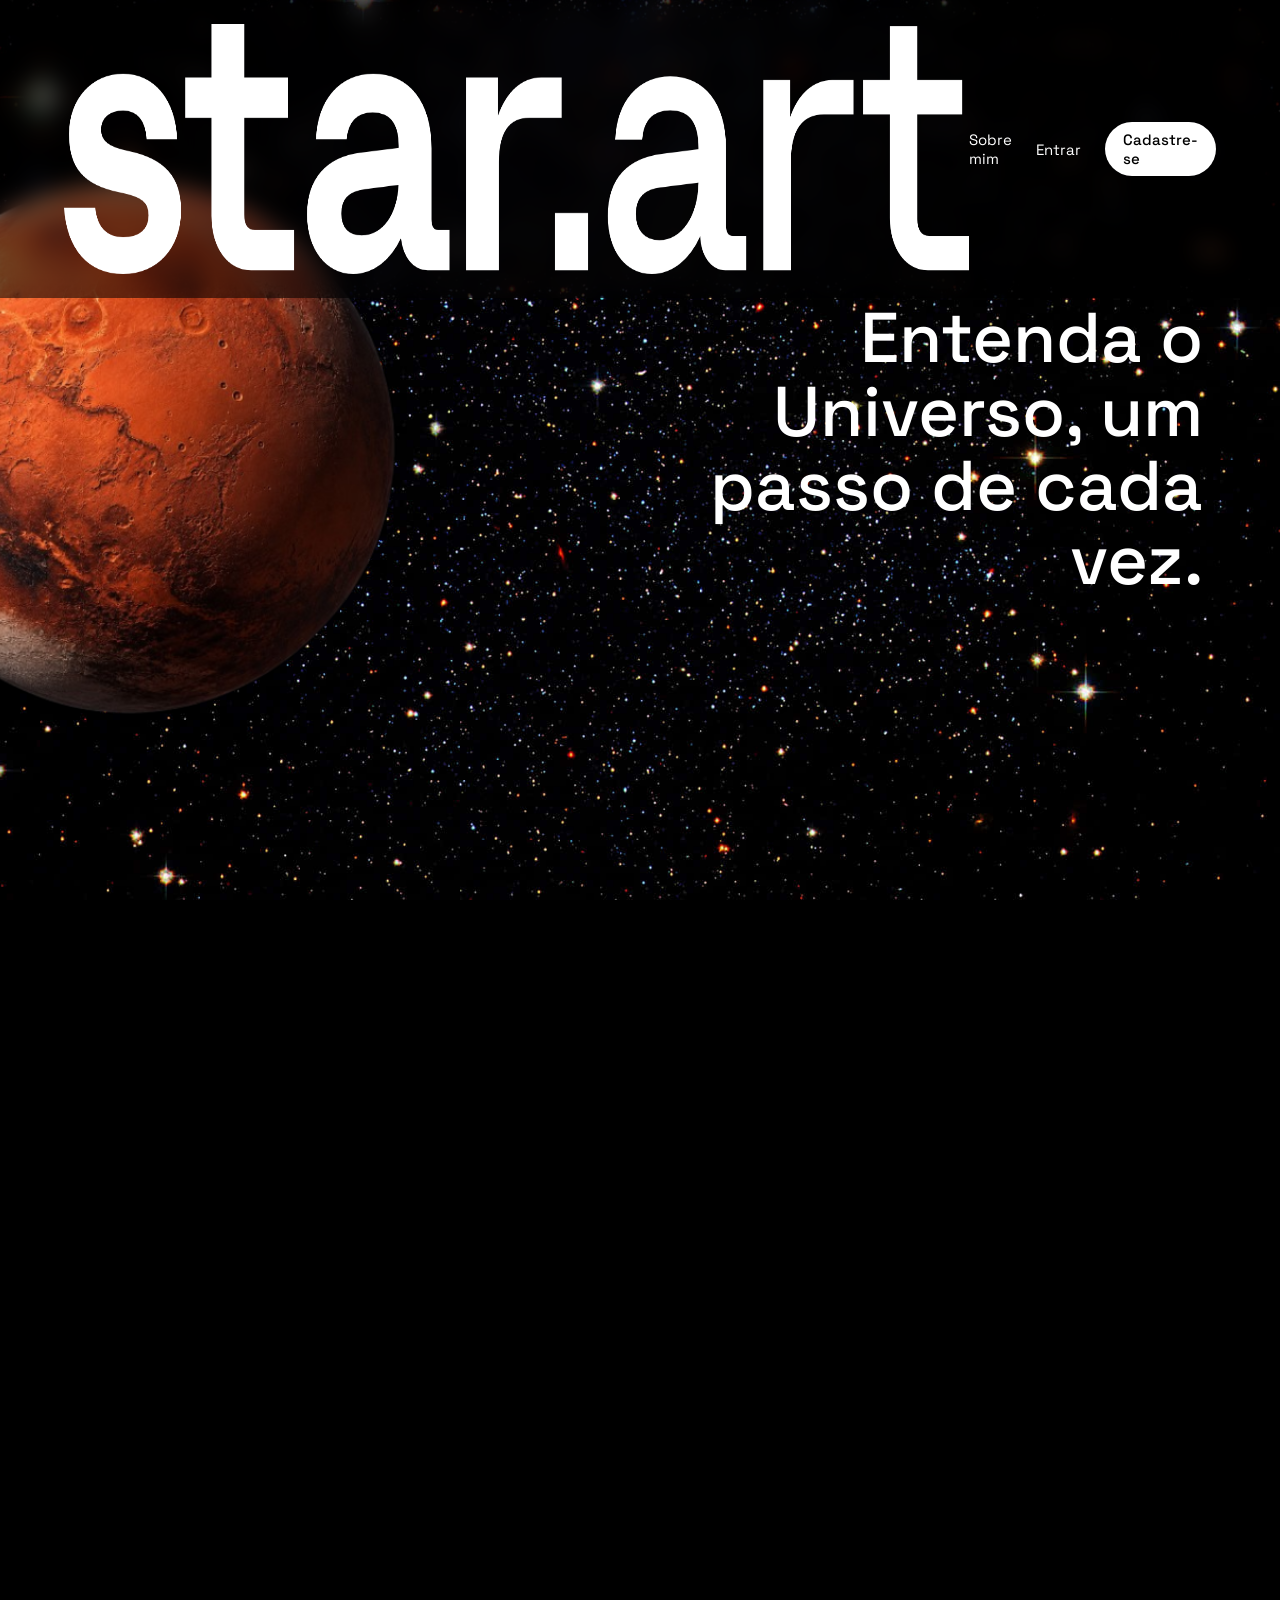
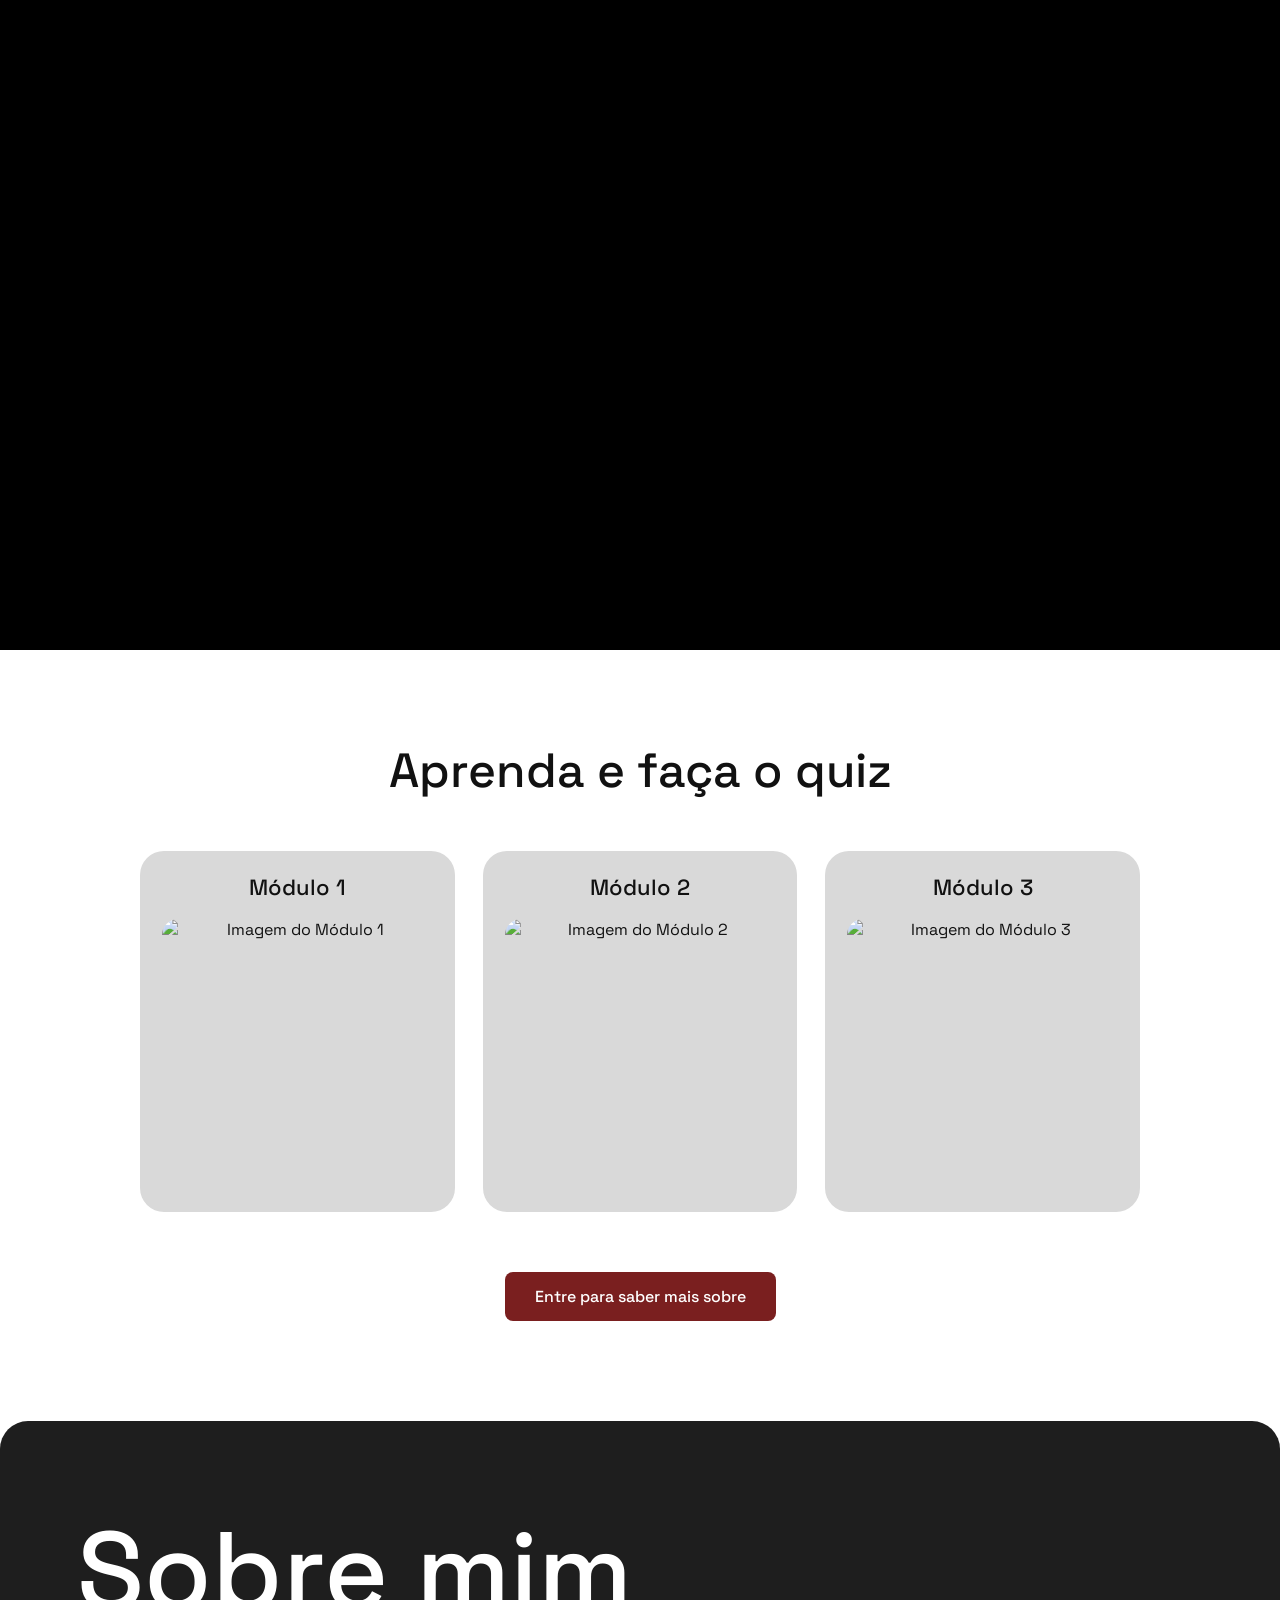
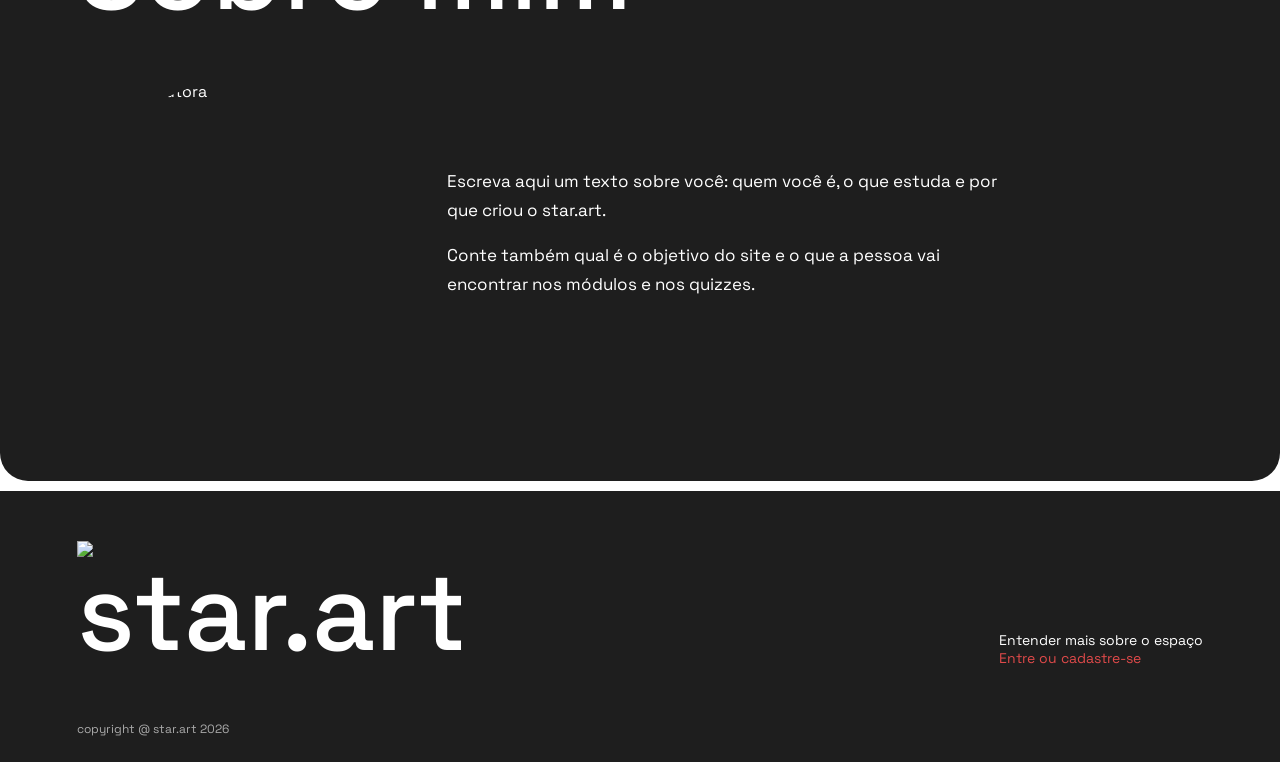
==== public/index.html @ 2836ea0e "Subindo site institucional e login não finalizados" ====
<!DOCTYPE html>
<html lang="pt-BR">

<head>
  <meta charset="UTF-8">
  <meta name="viewport" content="width=device-width, initial-scale=1">
  <title>star.art | Entenda o Universo</title>
  <link rel="preconnect" href="https://fonts.googleapis.com">
  <link rel="preconnect" href="https://fonts.gstatic.com" crossorigin>
  <link href="https://fonts.googleapis.com/css2?family=Space+Grotesk:wght@400;500;700&display=swap" rel="stylesheet">
  <link rel="stylesheet" href="css/style.css">
  <link rel="icon" type="image/png" href="assets/icon/favicon2.png">
</head>

<body>
  <header class="navbar" id="navbar">
    <a class="logo" href="index.html">
      <img src="assets/imgs/logoWhite.png"alt="star.art">
    </a>
    <nav>
      <a href="#sobre">Sobre mim</a>
      <a href="login_index.html">Entrar</a>
      <a class="botao-nav" href="cadastro.html">Cadastre-se</a>
    </nav>
  </header>
  <main>

    <section class="hero">
      <div class="hero-fixo">

        <div class="estrelas" style="background-image: url('assets/imgs/fundoestrela.jpg');"></div>

        <img class="marte" src="assets/imgs/imagem_marte.png" alt="Planeta Marte">

        <h1 class="hero-texto">Entenda o Universo, um passo de cada vez.</h1>
      </div>
    </section>

    <!-- ========== modulos ========== -->
    <section class="modulos">
      <h2 class="titulo-azul aparecer">Aprenda e faça o quiz</h2>

      <div class="cards">
        <a class="card aparecer" href="modulo1.html">
          <h3>Módulo 1</h3>
          <img src="https://placehold.co/400x400/cccccc/555555?text=Modulo+1" alt="Imagem do Módulo 1">
        </a>

        <a class="card aparecer" href="modulo2.html">
          <h3>Módulo 2</h3>
          <img src="https://placehold.co/400x400/cccccc/555555?text=Modulo+2" alt="Imagem do Módulo 2">
        </a>

        <a class="card aparecer" href="modulo3.html">
          <h3>Módulo 3</h3>
          <img src="https://placehold.co/400x400/cccccc/555555?text=Modulo+3" alt="Imagem do Módulo 3">
        </a>
      </div>

      <a class="botao-vermelho aparecer" href="login.html">Entre para saber mais sobre</a>
    </section>

    <!-- ========== SOBRE MIM ========== -->
    <section class="sobre" id="sobre">
      <h2 class="aparecer">Sobre mim</h2>

      <div class="sobre-conteudo aparecer">
        <img class="foto" src="https://placehold.co/500x500/d9d9d9/555555?text=Sua+foto" alt="Foto da autora">

        <div class="sobre-texto">
          <p>Escreva aqui um texto sobre você: quem você é, o que estuda e por que criou o star.art.</p>
          <p>Conte também qual é o objetivo do site e o que a pessoa vai encontrar nos módulos e nos quizzes.</p>
        </div>
      </div>
    </section>

  </main>

  <!-- ========== RODAPÉ ========== -->
  <footer class="rodape">
    <div class="rodape-topo">
      <a class="logo-grande" href="index.html">
        <img src="public/assets/logoWhite.png" alt="star.art">
      </a>

      <div class="rodape-links">
        <p>Entender mais sobre o espaço</p>
        <a href="login.html">Entre ou cadastre-se</a>
      </div>
    </div>

    <small>copyright @ star.art 2026</small>
  </footer>

  <script>
    var hero = document.querySelector('.hero');
    var marte = document.querySelector('.marte');
    var texto = document.querySelector('.hero-texto');
    var fundo = document.querySelector('.estrelas');

    function animarHero() {
      // p vai de 0 (topo) até 1 (fim do hero)
      var total = hero.offsetHeight - window.innerHeight;
      var p = window.scrollY / total;
      if (p < 0) p = 0;
      if (p > 1) p = 1;

      marte.style.transform = 'translateX(' + (p * 12) + 'vw) scale(' + (1 + p * 1.2) + ') rotate(' + (p * 30) + 'deg)';

      texto.style.opacity = 1 - p * 1.5;
      texto.style.transform = 'translateY(' + (-p * 80) + 'px)';

      fundo.style.transform = 'translateY(' + (p * 120) + 'px) scale(' + (1 + p * 0.15) + ')';
    }

    window.addEventListener('scroll', animarHero);
    animarHero();

    var navbar = document.getElementById('navbar');

    function encolherLogo() {
      if (window.scrollY > 50) {
        navbar.classList.add('pequena');
      } else {
        navbar.classList.remove('pequena');
      }
    }

    window.addEventListener('scroll', encolherLogo);
    encolherLogo();

    var observador = new IntersectionObserver(function (itens) {
      itens.forEach(function (item) {
        if (item.isIntersecting) {
          item.target.classList.add('visivel');
        }
      });
    }, { threshold: 0.2 });

    document.querySelectorAll('.aparecer').forEach(function (el) {
      observador.observe(el);
    });
  </script>

</body>

</html>
---- public/css/style.css ----
/* ========== BASE ========== */
* {
  margin: 0;
  padding: 0;
  box-sizing: border-box;
}

html {
  scroll-behavior: smooth;
}

body {
  font-family: "Space Grotesk", Arial, sans-serif;
  background: #ffffff;
  color: #111111;
}

a {
  color: inherit;
  text-decoration: none;
}

.logo img {
  height: 250px;                      
  width: auto;
  transition: height 0.4s ease;     
}

.navbar.pequena .logo img {
  height: 28px;                      
} 

img {
  display: block;
  max-width: 100%;
}

/* ========== NAVBAR FIXA ========== */
.navbar {
  position: fixed;          
  top: 0;
  left: 0;
  width: 100%;
  z-index: 100;
  display: flex;
  justify-content: space-between;
  align-items: center;
  padding: 14px 5%;
  background: rgba(0, 0, 0, 0.55);
  backdrop-filter: blur(12px);
  color: #ffffff;
  padding: 24px 5%;                 
  transition: padding 0.4s ease;
}
.navbar.pequena {
  padding: 14px 5%;
}

.logo {
  font-size: 22px;
  font-weight: 700;
}

.navbar nav {
  display: flex;
  align-items: center;
  gap: 24px;
  font-size: 15px;
}

.navbar nav a:hover {
  opacity: 0.7;
}

.botao-nav {
  background: #ffffff;
  color: #000000;
  padding: 8px 18px;
  border-radius: 999px;
  font-weight: 500;
}

/* ========== HERO ========== */
.hero {
  height: 250vh;
  background: #000000;
}

.hero-fixo {
  position: sticky;
  top: 0;
  height: 100vh;
  overflow: hidden;
  display: flex;
  align-items: center;
  justify-content: flex-end;
  padding: 0 6%;
}

.estrelas {
  position: absolute;
  inset: 0;
  background-size: cover;
  background-position: center;
  background-color: #000000;
}

.marte {
  position: absolute;
  left: -12%;
  top: 50%;
  margin-top: -22vw;
  width: 44vw;
  min-width: 260px;
  border-radius: 50%;
}

.hero-texto {
  position: relative;
  width: 48%;
  text-align: right;
  font-size: clamp(34px, 5.5vw, 80px);
  line-height: 1.05;
  font-weight: 500;
  color: #ffffff;
}

/* ========== MÓDULOS ========== */
.modulos {
  padding: 90px 6% 100px;
  text-align: center;
  background: #ffffff;
}

.titulo-azul {
  display: inline-block;
  font-size: clamp(30px, 4vw, 48px);
  font-weight: 500;
  text-decoration-thickness: 5px;
  text-underline-offset: 8px;
  margin-bottom: 50px;
}

.cards {
  display: grid;
  grid-template-columns: repeat(3, 1fr);
  gap: 28px;
  max-width: 1000px;
  margin: 0 auto 60px;
}

.card {
  background: #d9d9d9;
  border-radius: 24px;
  padding: 22px;
  transition: transform 0.3s;
}

.card:hover {
  transform: scale(1.03);
}

.card h3 {
  font-size: 22px;
  font-weight: 500;
  margin-bottom: 18px;
}

.card img {
  width: 100%;
  aspect-ratio: 1 / 1;
  object-fit: cover;
  border-radius: 16px;
}

.botao-vermelho {
  display: inline-block;
  background: #7a1f1f;
  color: #ffffff;
  padding: 14px 30px;
  border-radius: 8px;
  font-weight: 500;
  transition: background 0.3s;
}

.botao-vermelho:hover {
  background: #a02828;
}

/* ========== SOBRE MIM ========== */
.sobre {
  background: #1e1e1e;
  color: #ffffff;
  padding: 80px 6%;
  border-radius: 28px;  
  margin-bottom: 10px;      
}

.sobre h2 {
  font-size: clamp(48px, 9vw, 110px);
  font-weight: 500;
  margin-bottom: 40px;
}

.sobre-conteudo {
  display: flex;
  align-items: center;
  gap: 50px;
}

.foto {
  width: 320px;
  height: 320px;
  object-fit: cover;
  border-radius: 50%;
  flex-shrink: 0;
}

.sobre-texto {
  max-width: 560px;
  line-height: 1.7;
  font-size: 17px;
}

.sobre-texto p {
  margin-bottom: 16px;
}

/* ========== RODAPÉ ========== */
.rodape {
  background: #1e1e1e;
  color: #ffffff;
  padding: 50px 6% 24px;
 
}

.logo-grande img {
  width: clamp(200px, 30vw, 460px);
  height: auto;
}
.rodape-topo {
  display: flex;
  justify-content: space-between;
  align-items: flex-end;
  gap: 24px;
  flex-wrap: wrap;
  margin-bottom: 50px;
}

.logo-grande {
  font-size: clamp(48px, 9vw, 110px);
  font-weight: 500;
  line-height: 1;
}

.rodape-links {
  font-size: 14px;
}

.rodape-links a {
  color: #e04a4a;
}

.rodape-links a:hover {
  text-decoration: underline;
}

.rodape small {
  font-size: 12px;
  color: #aaaaaa;
}

/* ========== ANIMAÇÃO DE APARECER AO ROLAR ========== */
.aparecer {
  opacity: 0;
  transform: translateY(40px);
  transition: opacity 0.8s ease, transform 0.8s ease;
}

.aparecer.visivel {
  opacity: 1;
  transform: translateY(0);
}

.cards .card:nth-child(2) { transition-delay: 0.15s; }
.cards .card:nth-child(3) { transition-delay: 0.3s; }



/* ========== CELULAR ========== */
@media (max-width: 800px) {
  .navbar nav {
    gap: 14px;
    font-size: 13px;
  }

  .hero-texto {
    width: 62%;
  }

  .logo img {
    height: 60px;
  }

  .cards {
    grid-template-columns: 1fr;
    max-width: 360px;
  }

  .sobre-conteudo {
    flex-direction: column;
    text-align: left;
  }

  .foto {
    width: 220px;
    height: 220px;
  }
}
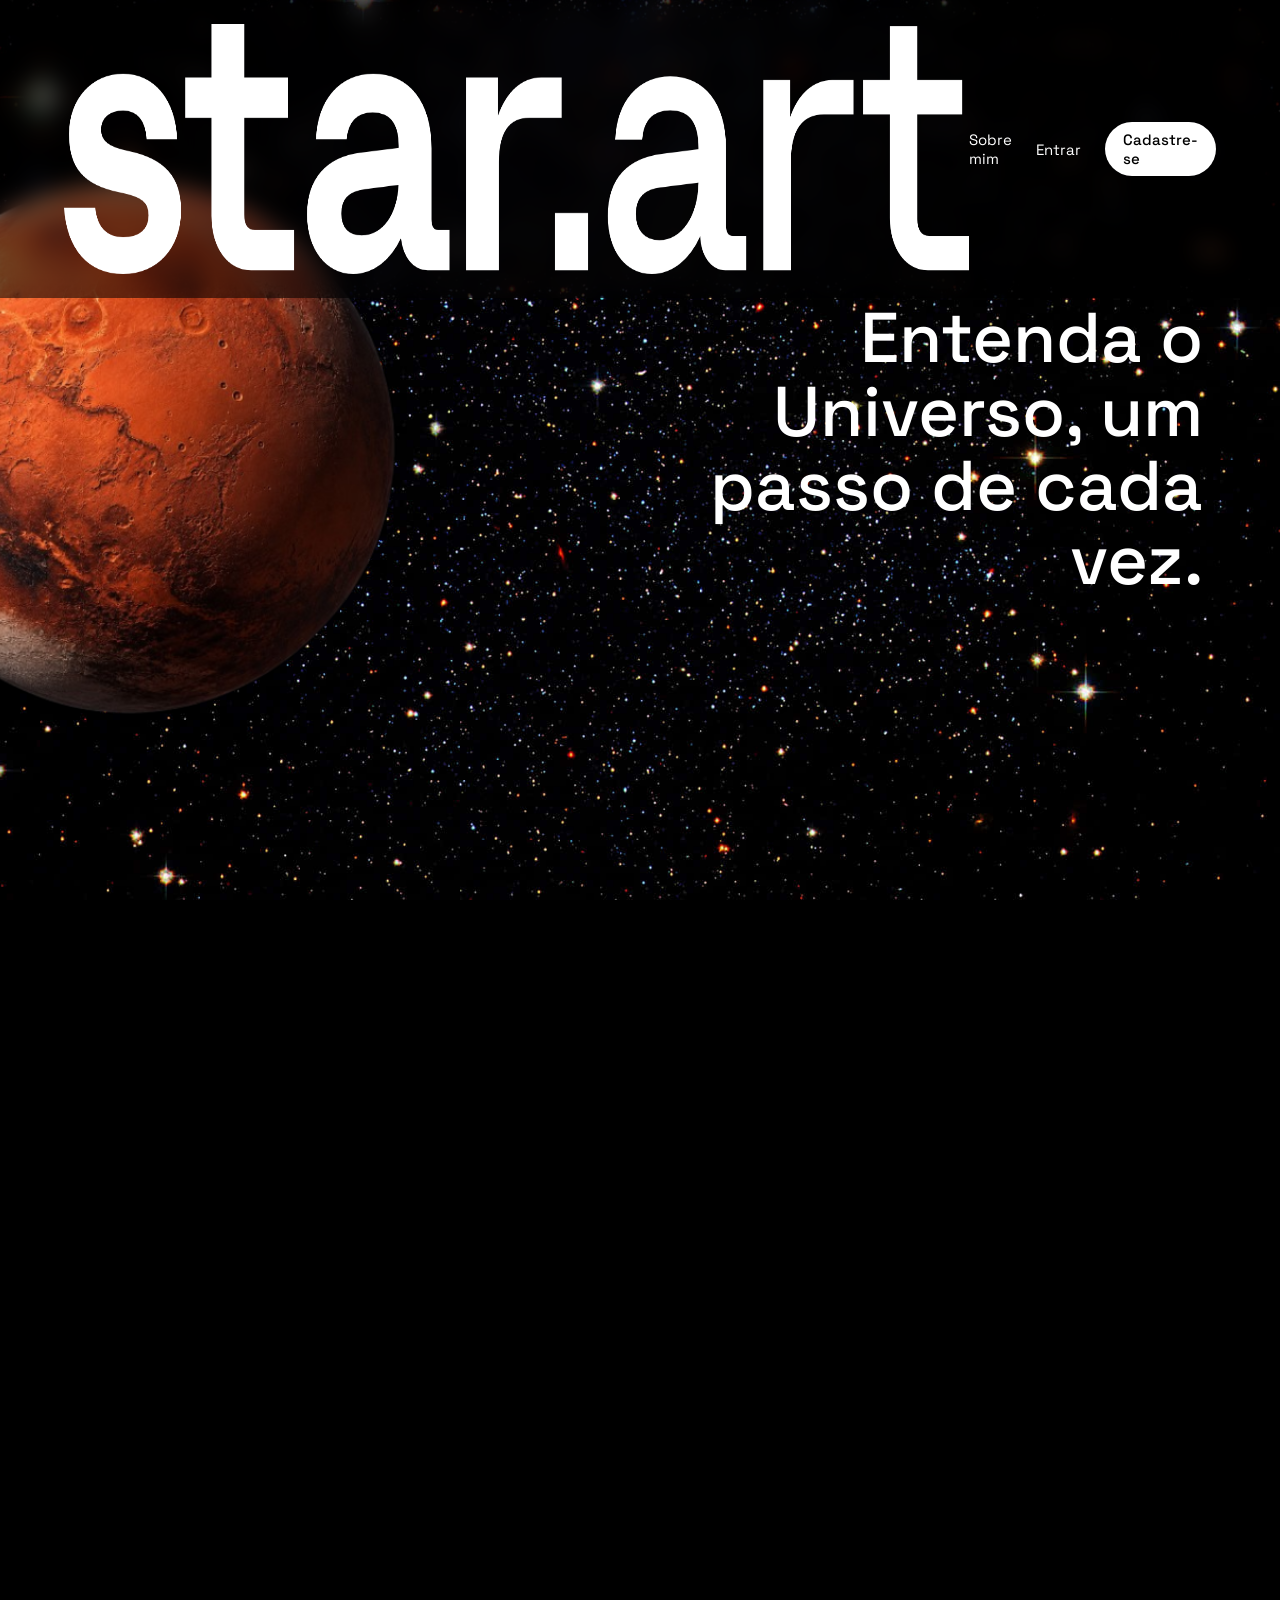
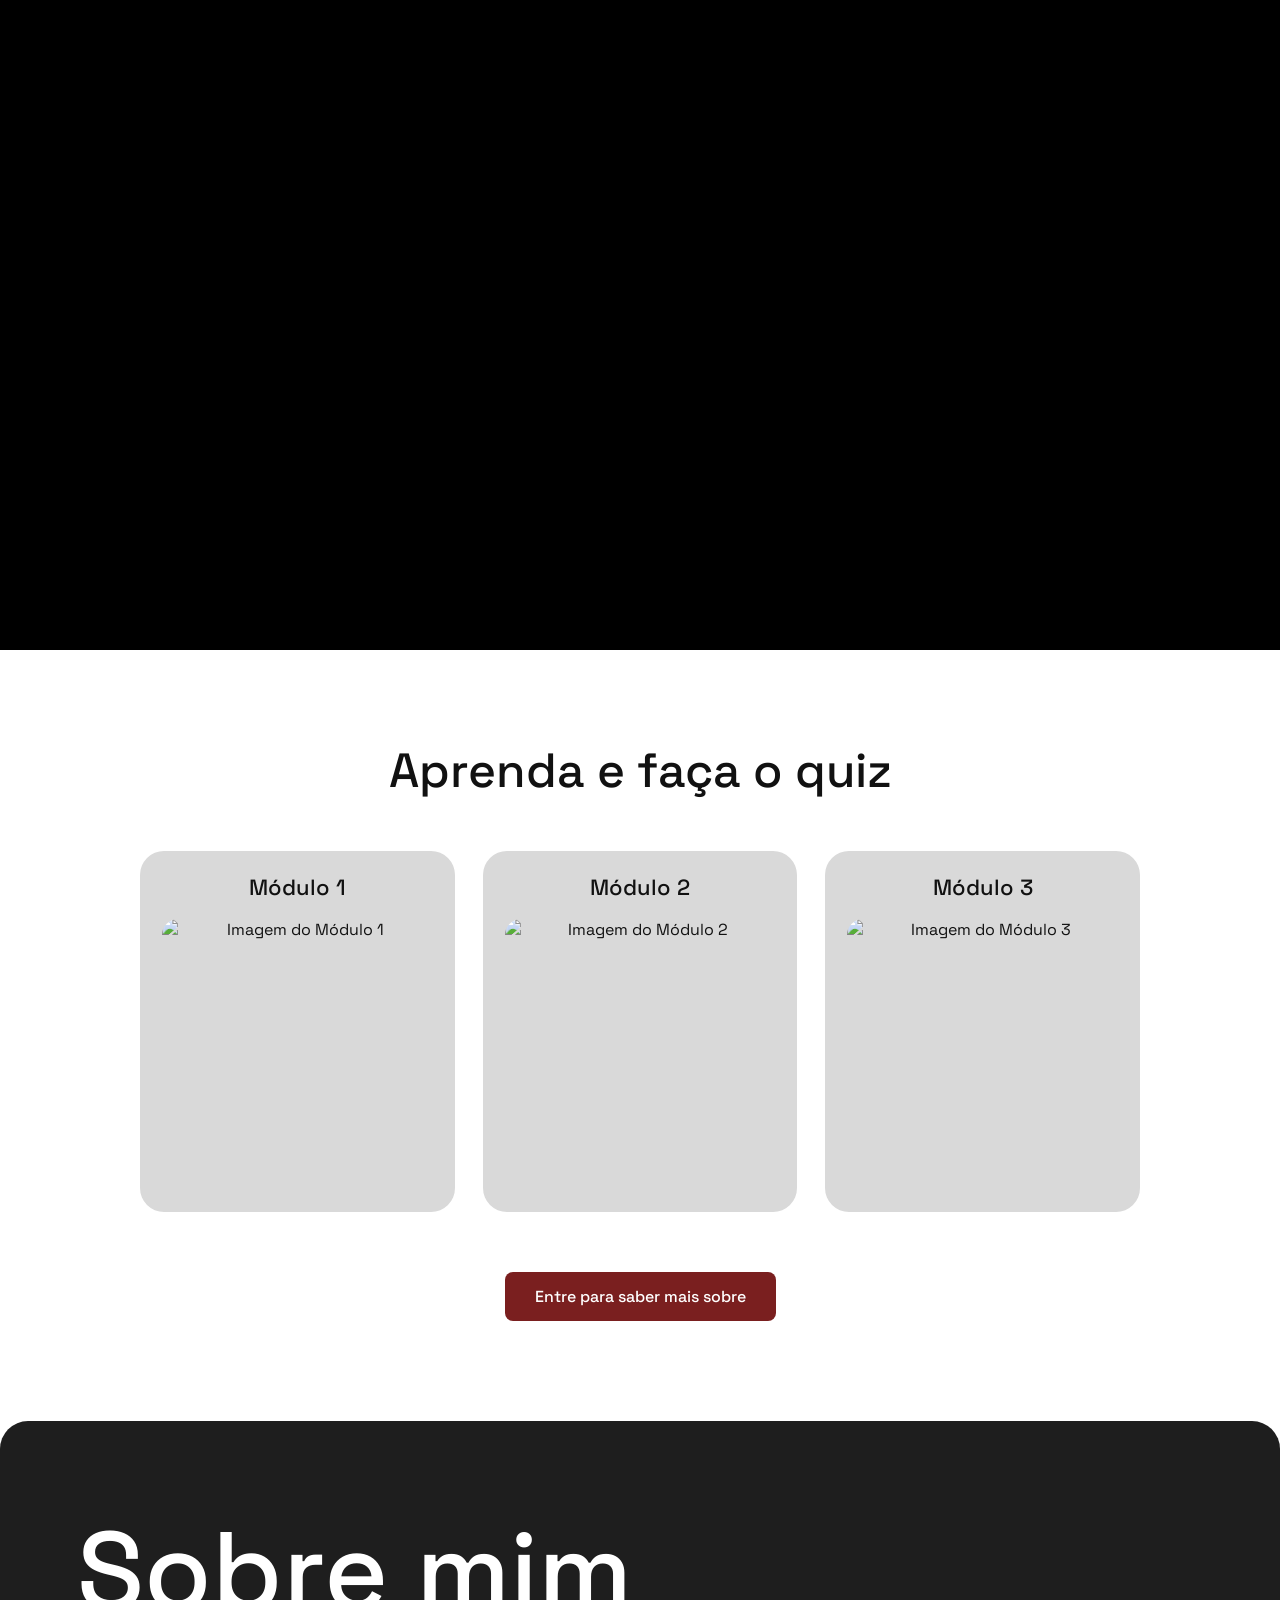
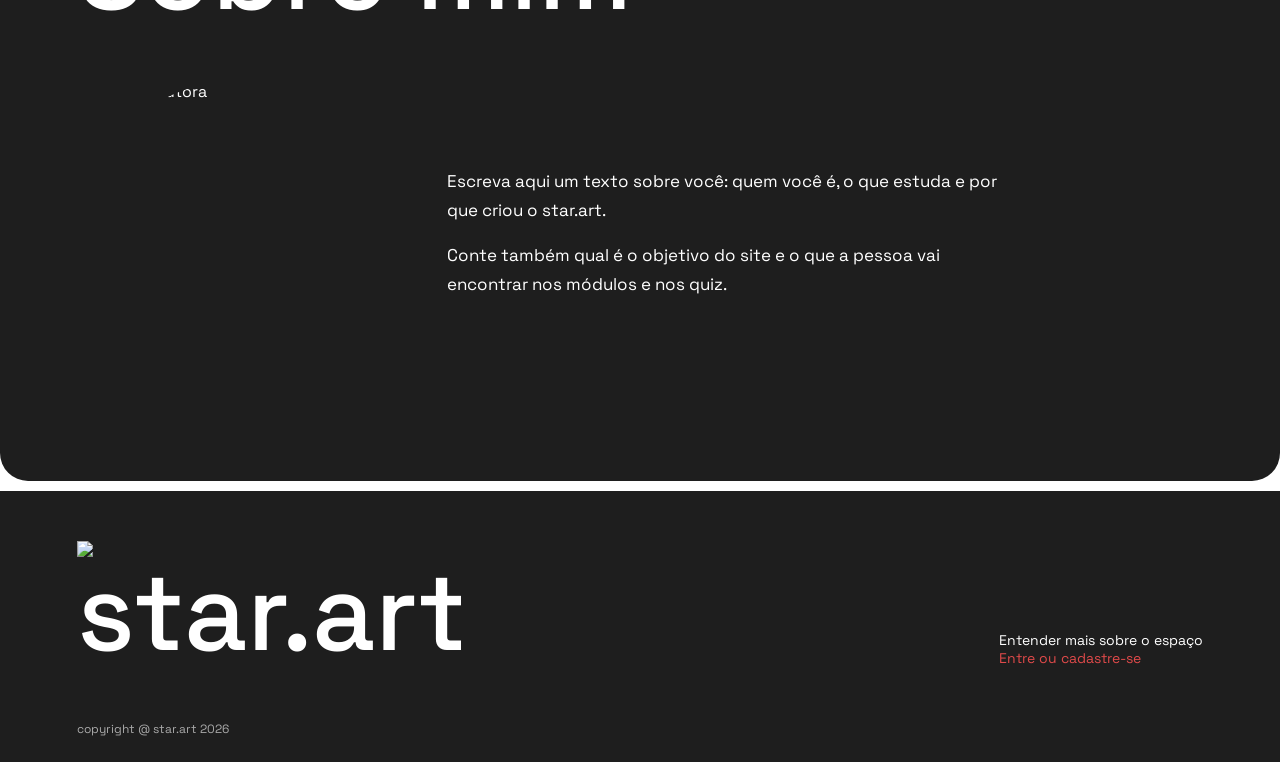
==== commit db882e13: "Site institucional e tela de login 90% finalizadas" ====
--- a/public/index.html
+++ b/public/index.html
@@ -69,7 +69,7 @@
 
         <div class="sobre-texto">
           <p>Escreva aqui um texto sobre você: quem você é, o que estuda e por que criou o star.art.</p>
-          <p>Conte também qual é o objetivo do site e o que a pessoa vai encontrar nos módulos e nos quizzes.</p>
+          <p>Conte também qual é o objetivo do site e o que a pessoa vai encontrar nos módulos e nos quiz.</p>
         </div>
       </div>
     </section>
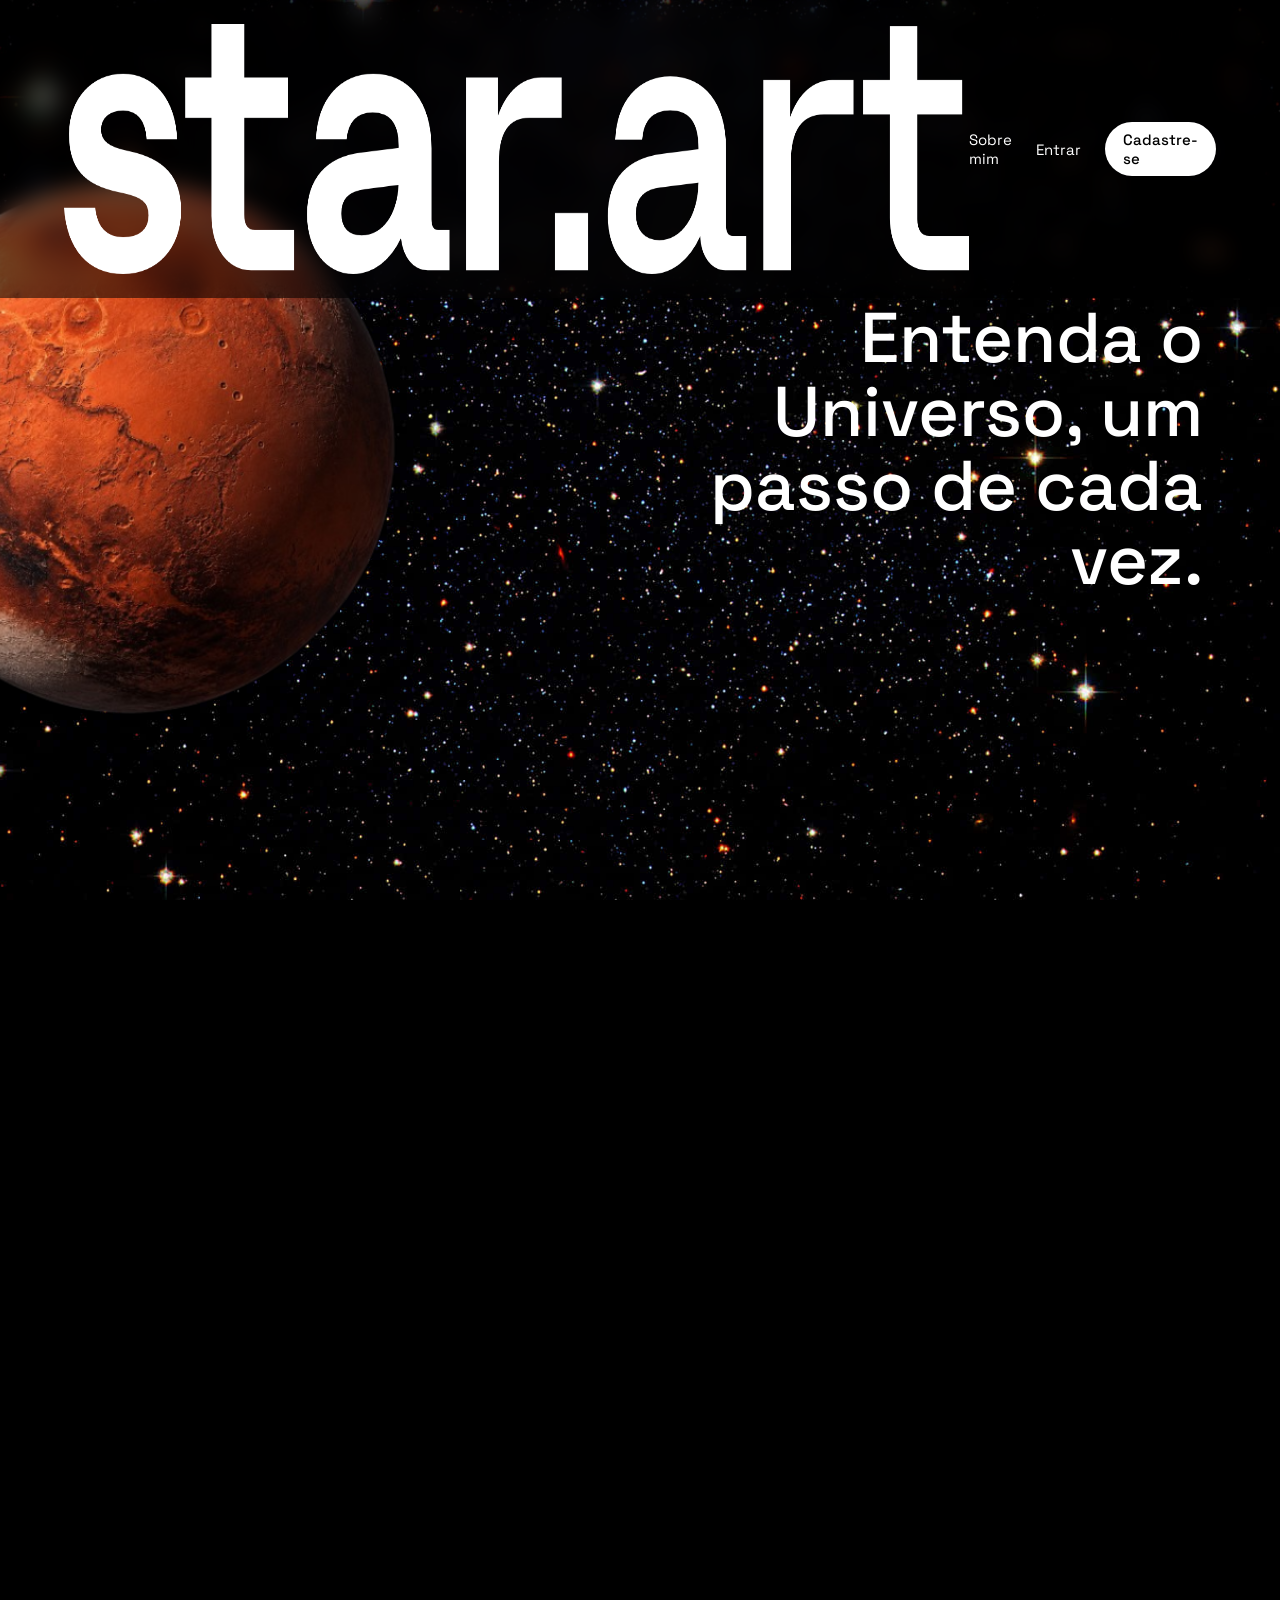
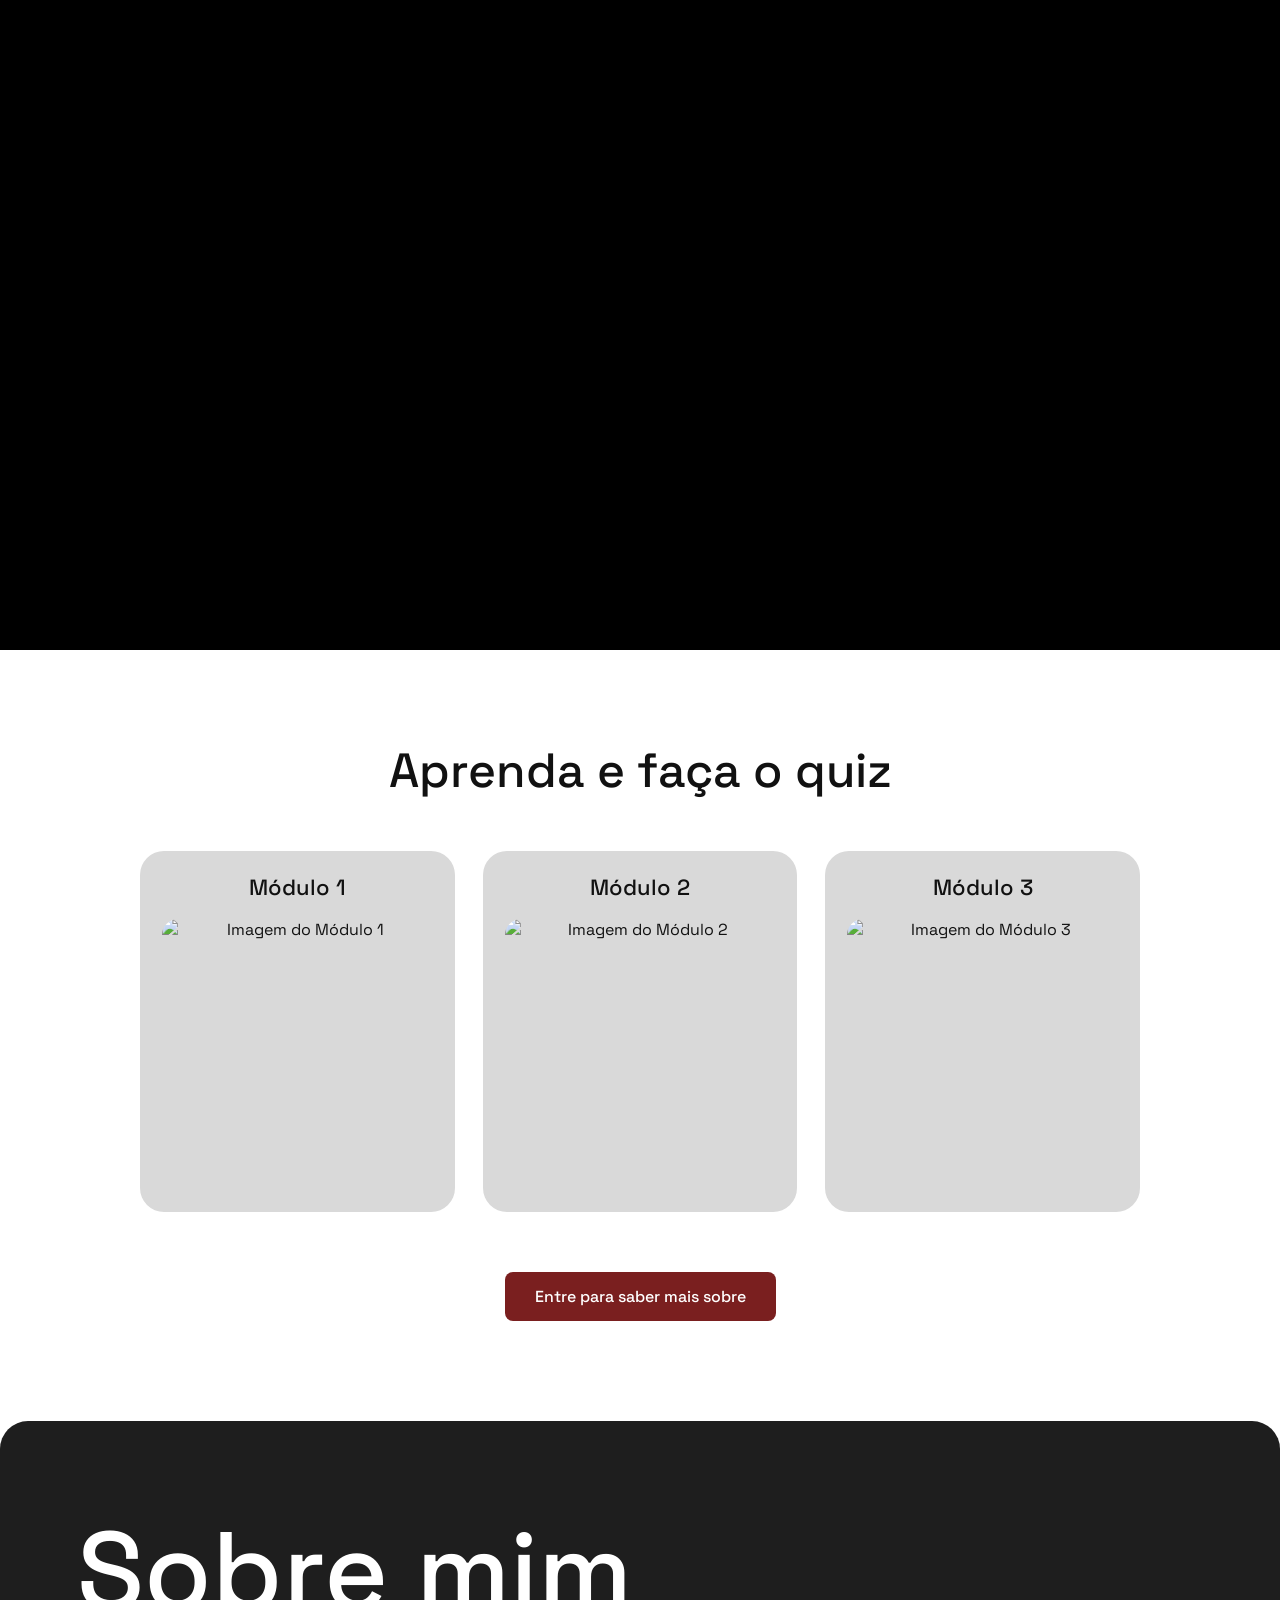
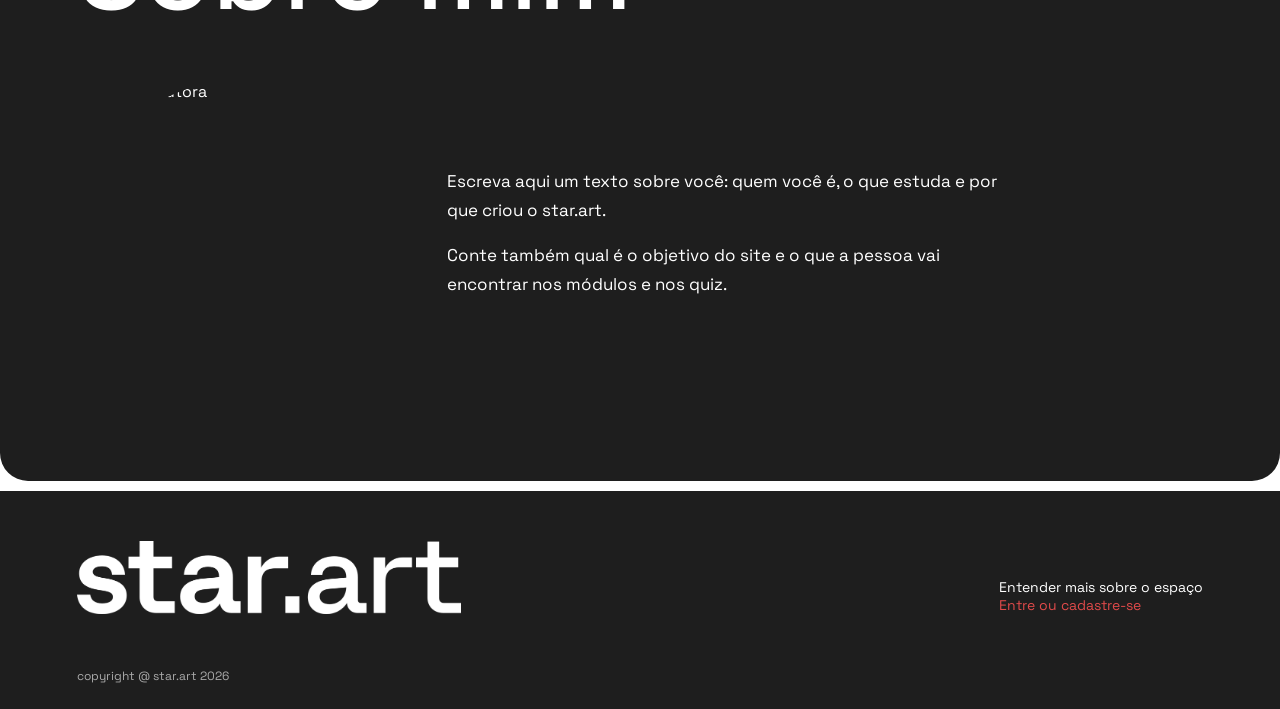
==== commit 6d812848: "Banco de dados conectado com autenticação" ====
--- a/public/index.html
+++ b/public/index.html
@@ -41,23 +41,23 @@
       <h2 class="titulo-azul aparecer">Aprenda e faça o quiz</h2>
 
       <div class="cards">
-        <a class="card aparecer" href="modulo1.html">
+        <a class="card aparecer">
           <h3>Módulo 1</h3>
           <img src="https://placehold.co/400x400/cccccc/555555?text=Modulo+1" alt="Imagem do Módulo 1">
         </a>
 
-        <a class="card aparecer" href="modulo2.html">
+        <a class="card aparecer">
           <h3>Módulo 2</h3>
           <img src="https://placehold.co/400x400/cccccc/555555?text=Modulo+2" alt="Imagem do Módulo 2">
         </a>
 
-        <a class="card aparecer" href="modulo3.html">
+        <a class="card aparecer">
           <h3>Módulo 3</h3>
           <img src="https://placehold.co/400x400/cccccc/555555?text=Modulo+3" alt="Imagem do Módulo 3">
         </a>
       </div>
 
-      <a class="botao-vermelho aparecer" href="login.html">Entre para saber mais sobre</a>
+      <a class="botao-vermelho aparecer" href="login_index.html">Entre para saber mais sobre</a>
     </section>
 
     <!-- ========== SOBRE MIM ========== -->
@@ -76,11 +76,10 @@
 
   </main>
 
-  <!-- ========== RODAPÉ ========== -->
   <footer class="rodape">
     <div class="rodape-topo">
       <a class="logo-grande" href="index.html">
-        <img src="public/assets/logoWhite.png" alt="star.art">
+        <img src="assets/imgs/logoWhite.png" alt="star.art">
       </a>
 
       <div class="rodape-links">
@@ -99,7 +98,6 @@
     var fundo = document.querySelector('.estrelas');
 
     function animarHero() {
-      // p vai de 0 (topo) até 1 (fim do hero)
       var total = hero.offsetHeight - window.innerHeight;
       var p = window.scrollY / total;
       if (p < 0) p = 0;
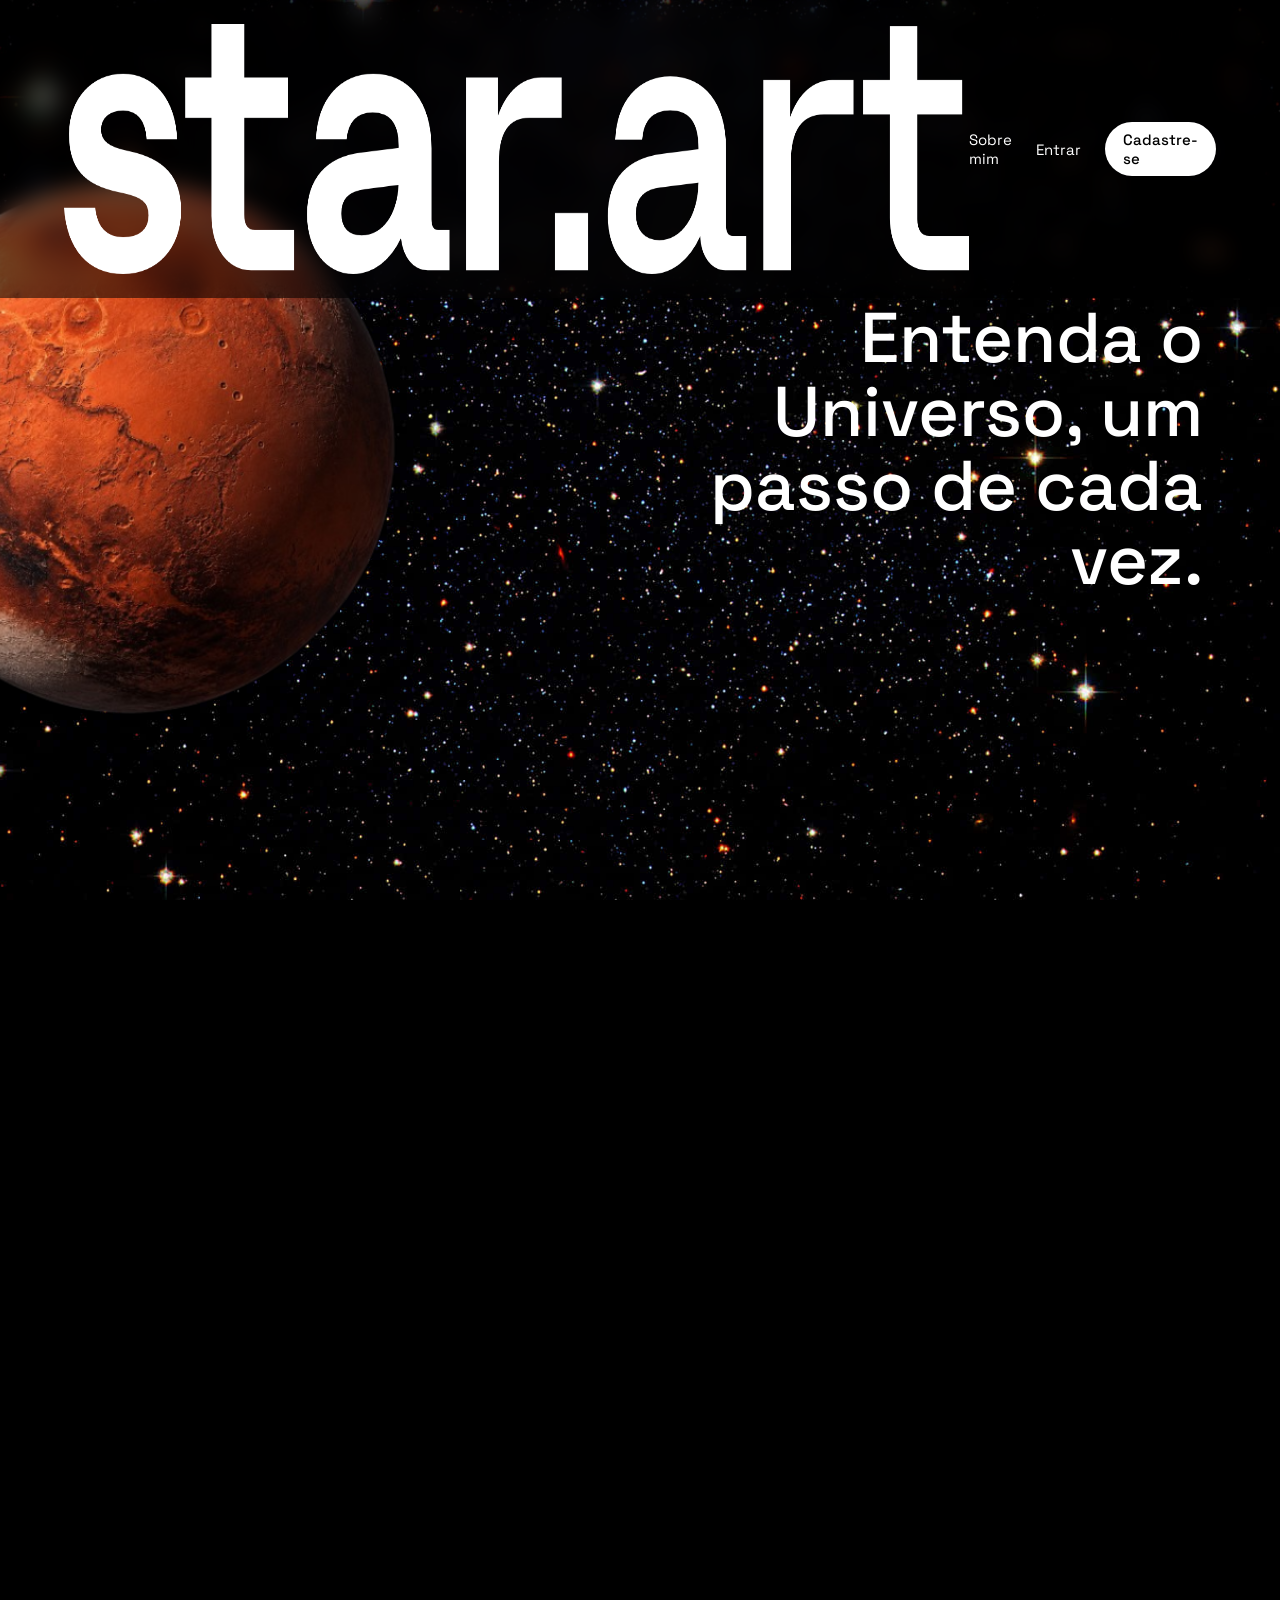
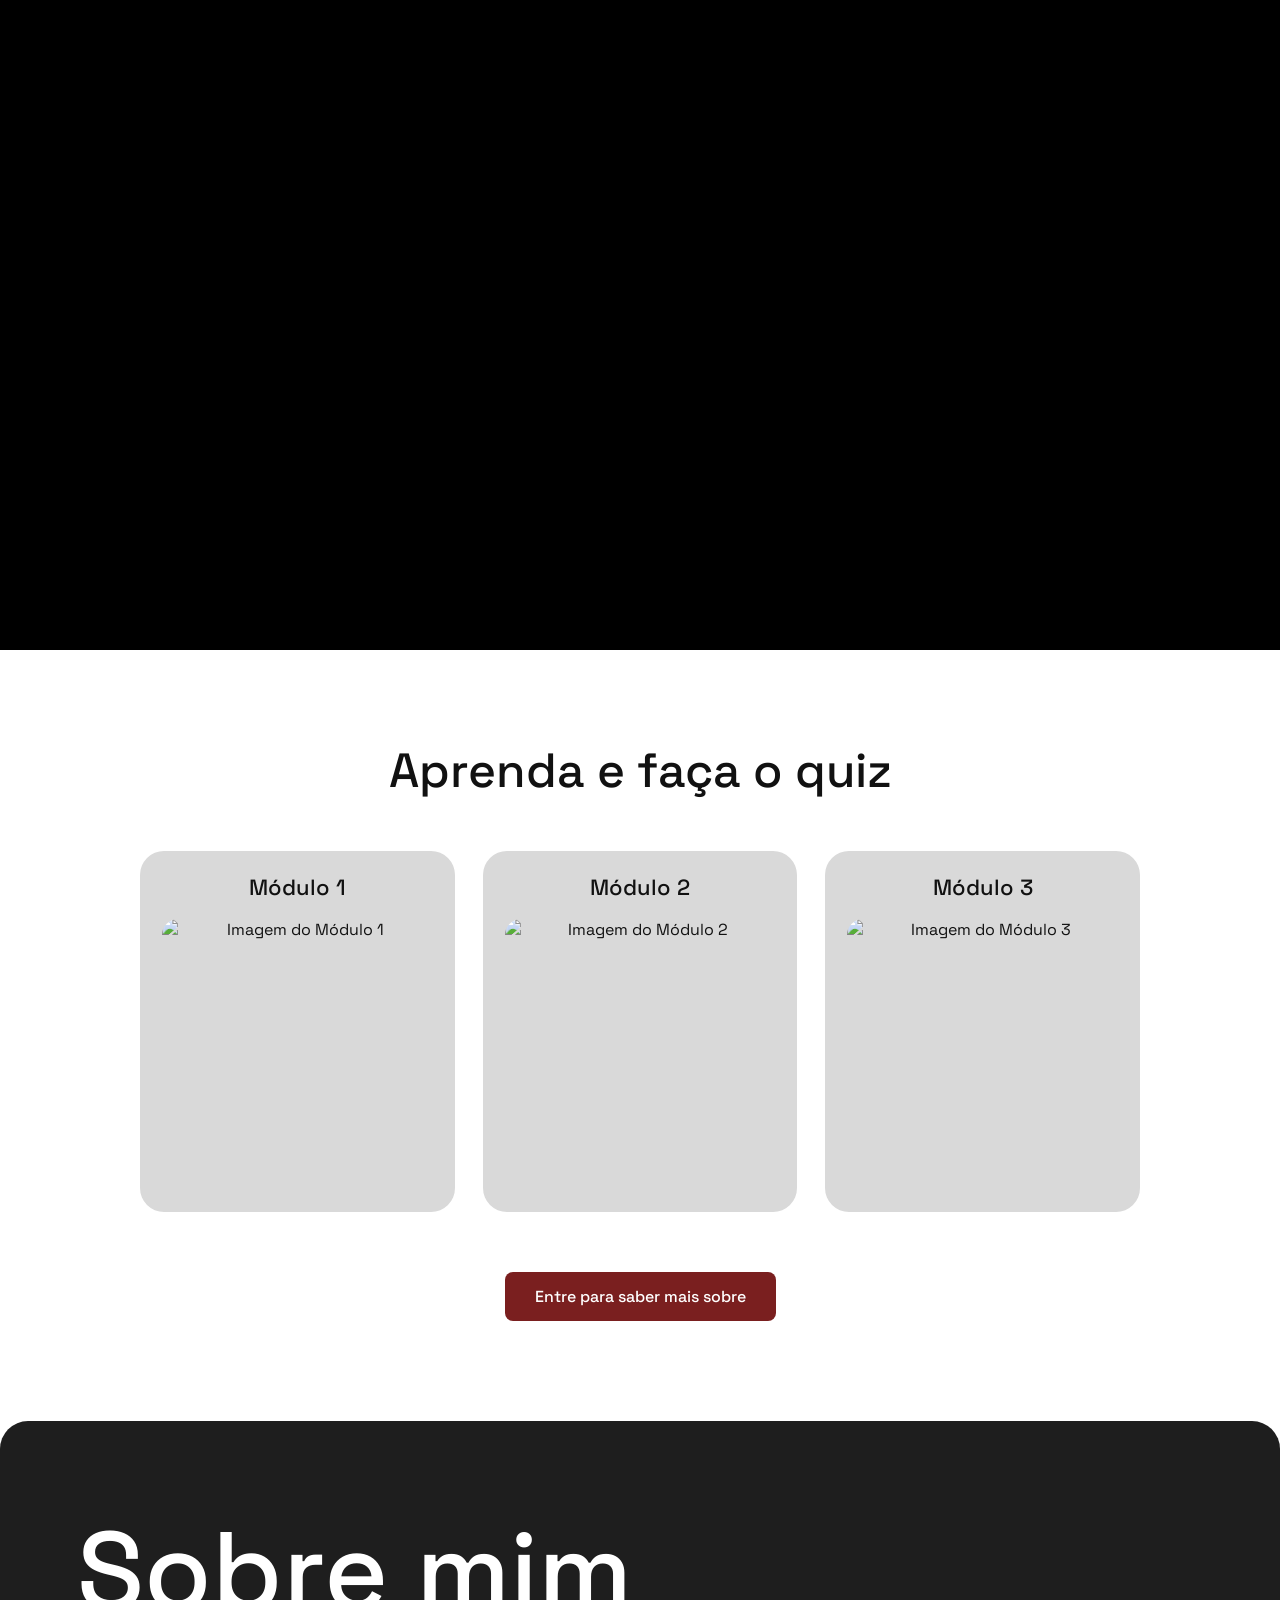
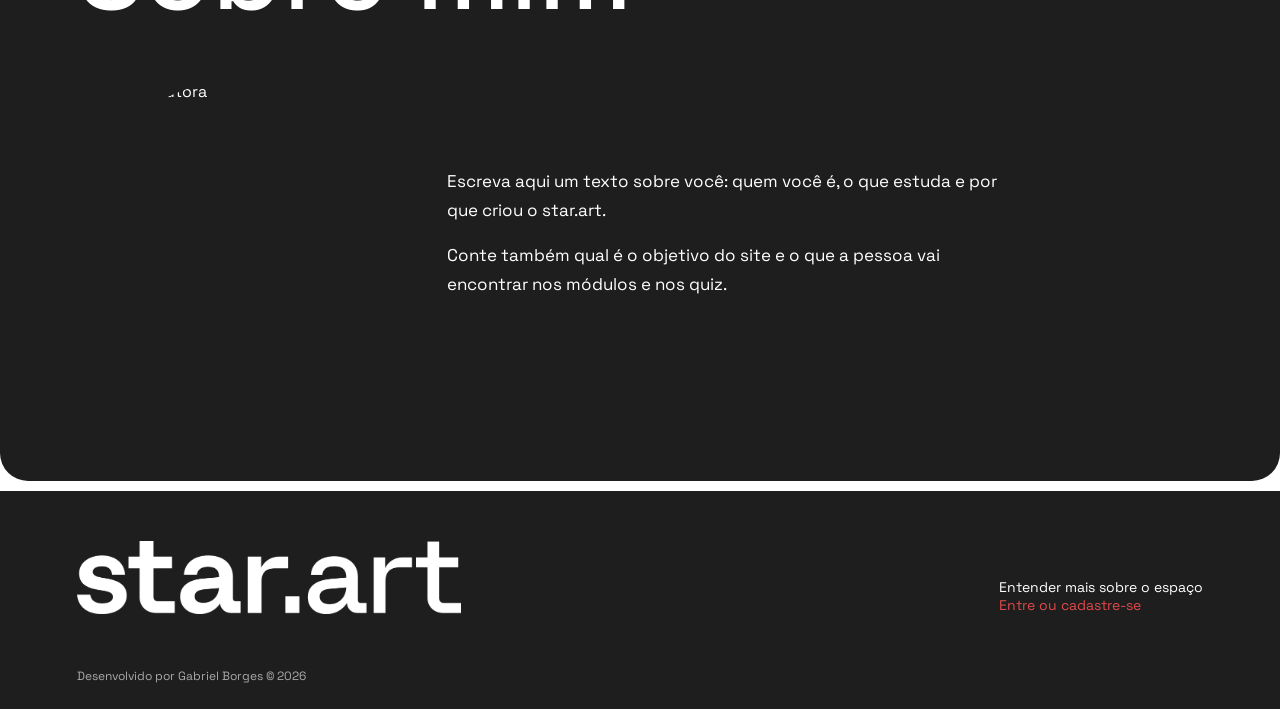
==== commit e54932e3: "Integrando dashboard ao banco de dados" ====
--- a/public/index.html
+++ b/public/index.html
@@ -88,7 +88,7 @@
       </div>
     </div>
 
-    <small>copyright @ star.art 2026</small>
+    <small>Desenvolvido por Gabriel Borges © 2026 </small>
   </footer>
 
   <script>
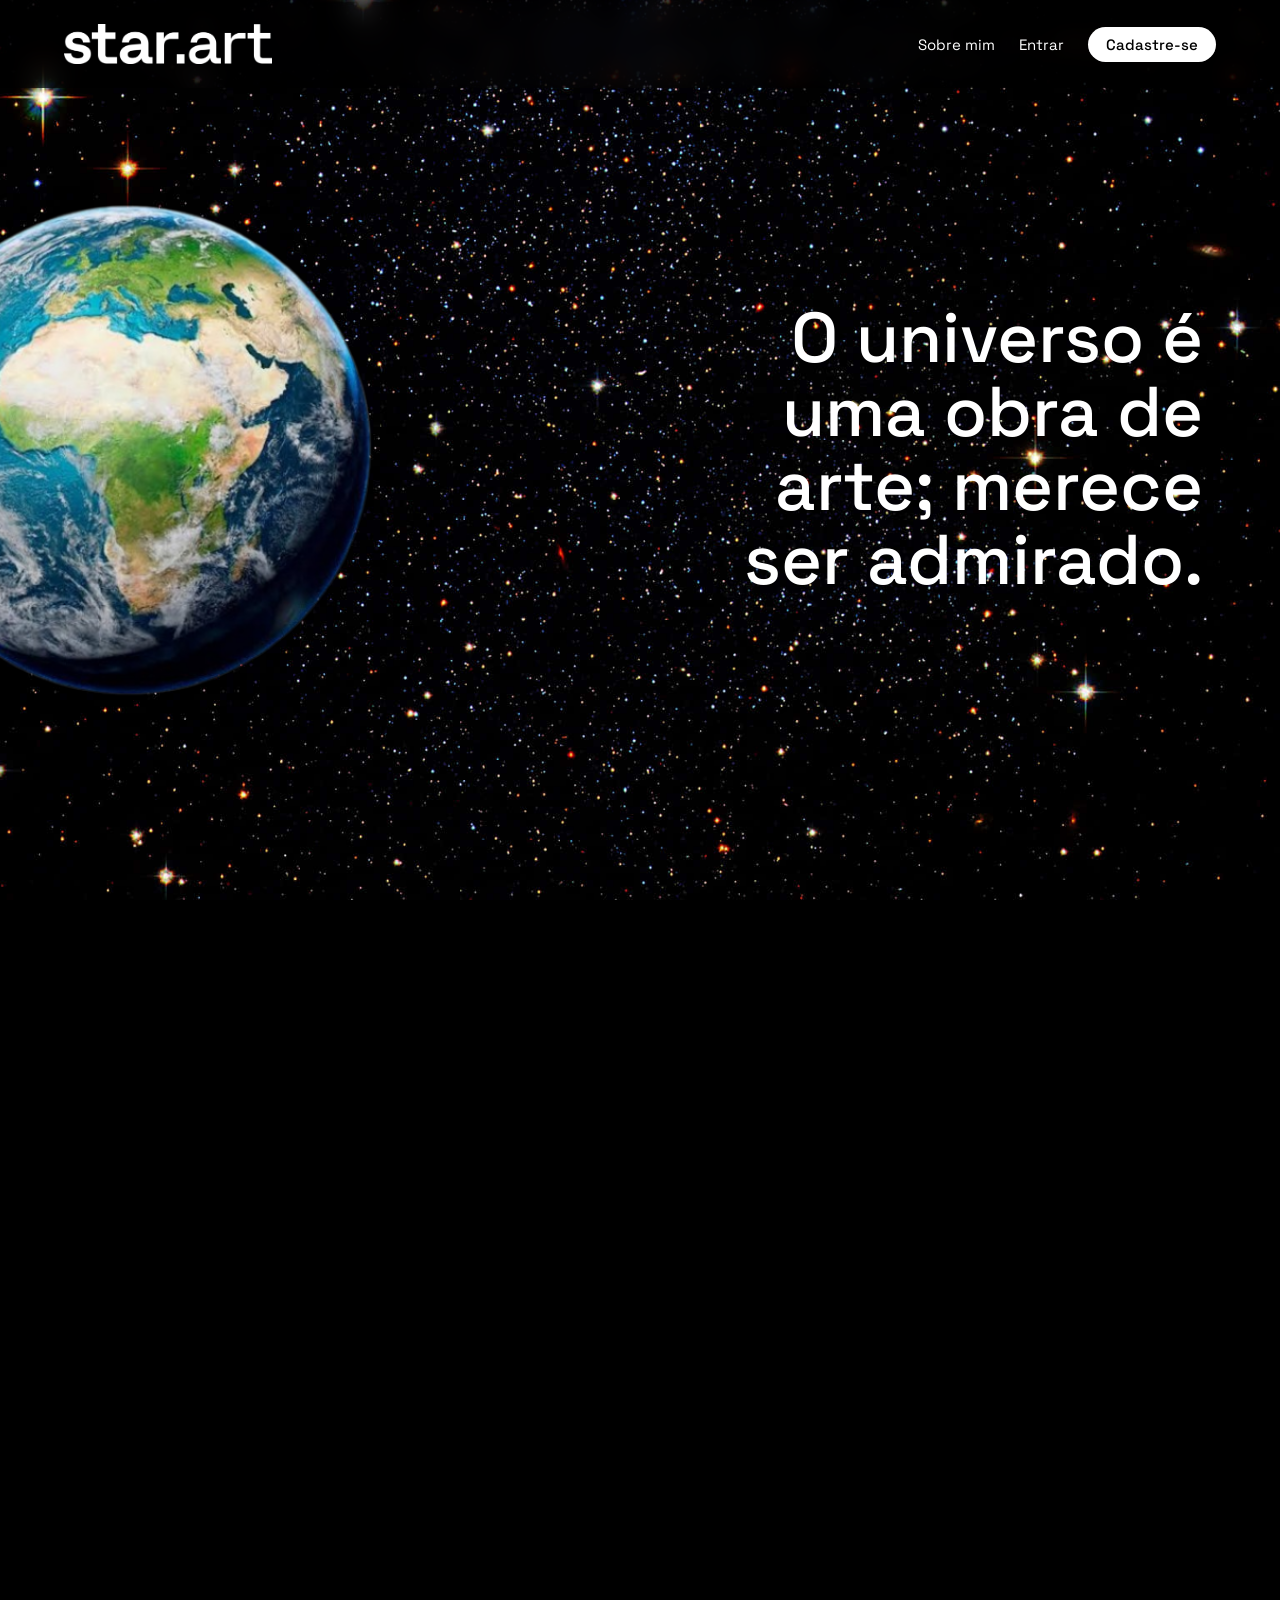
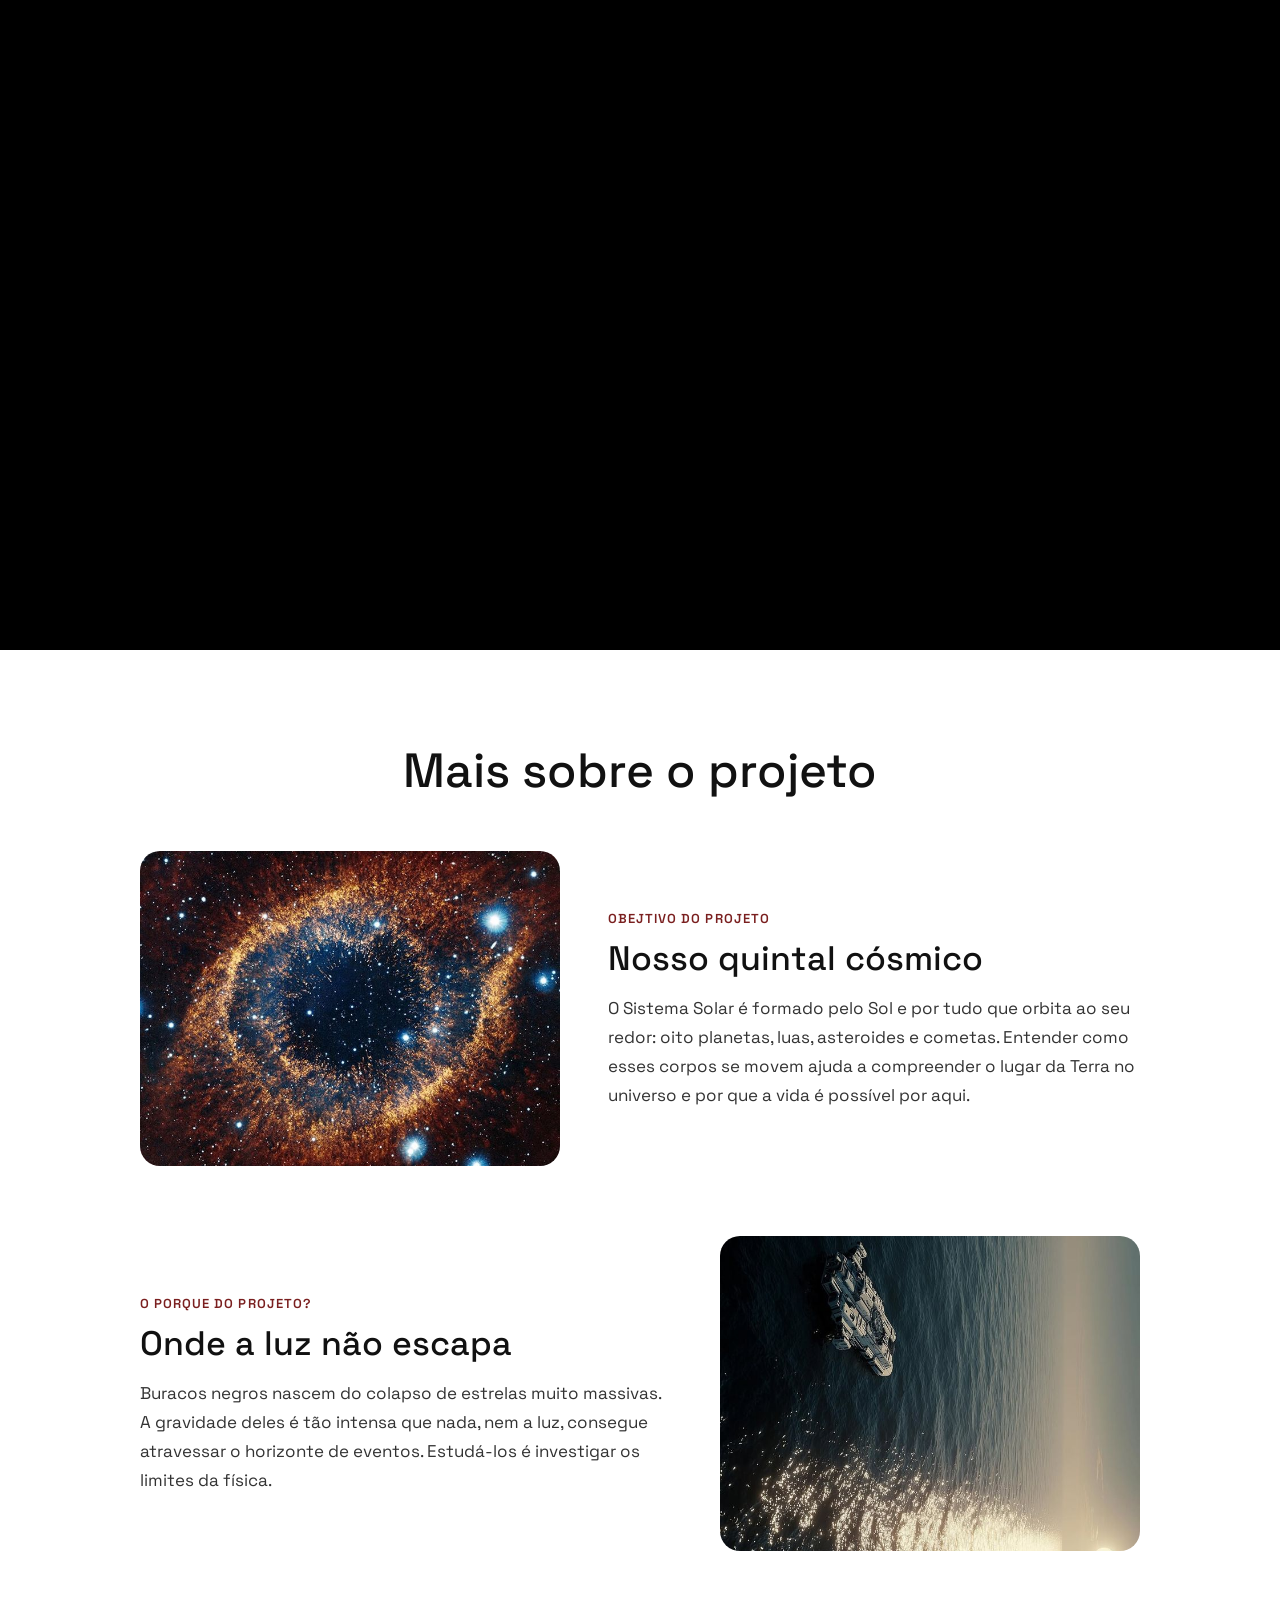
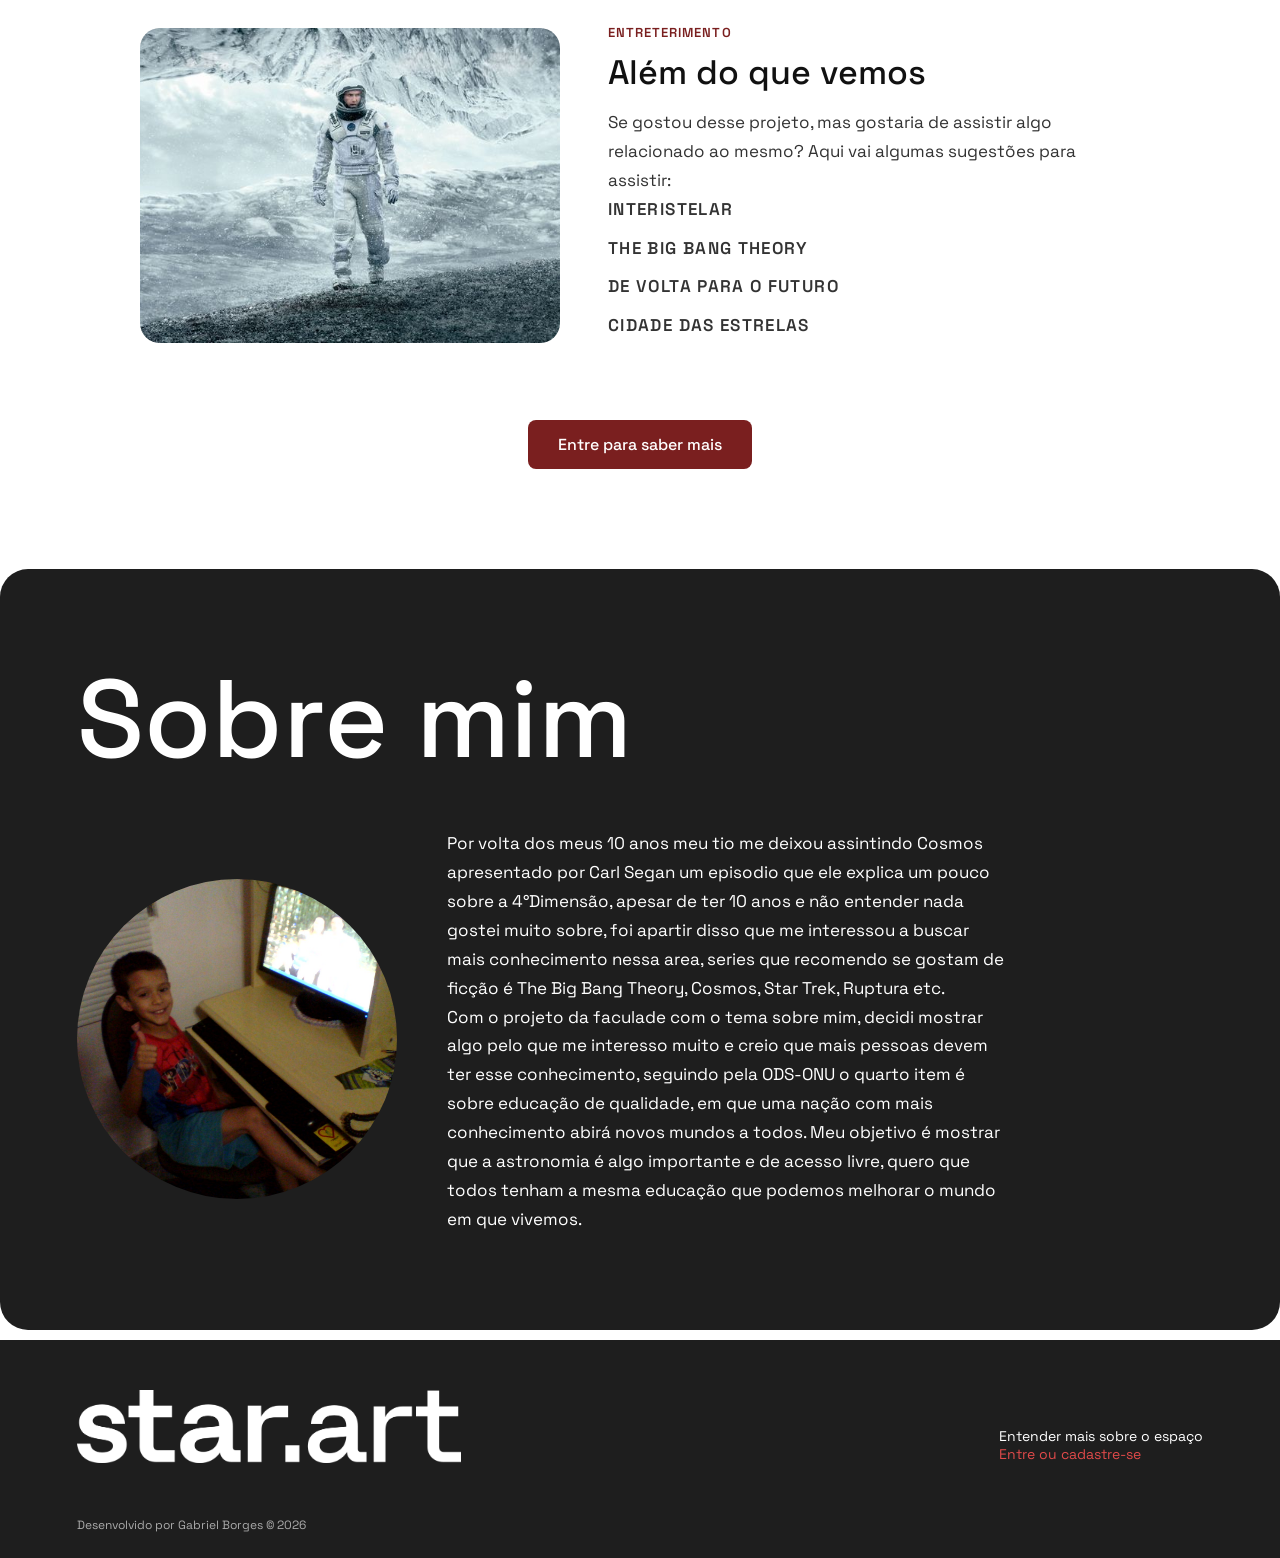
==== commit bd6a1958: "Rotas até a dashboard conectadas" ====
--- a/public/index.html
+++ b/public/index.html
@@ -15,7 +15,7 @@
 <body>
   <header class="navbar" id="navbar">
     <a class="logo" href="index.html">
-      <img src="assets/imgs/logoWhite.png"alt="star.art">
+      <img src="assets/imgs/logoWhite.png" alt="star.art">
     </a>
     <nav>
       <a href="#sobre">Sobre mim</a>
@@ -30,46 +30,72 @@
 
         <div class="estrelas" style="background-image: url('assets/imgs/fundoestrela.jpg');"></div>
 
-        <img class="marte" src="assets/imgs/imagem_marte.png" alt="Planeta Marte">
+        <img class="marte" src="assets/imgs/terra.jpg">
 
-        <h1 class="hero-texto">Entenda o Universo, um passo de cada vez.</h1>
+        <h1 class="hero-texto">O universo é uma obra de arte; merece ser admirado.</h1>
       </div>
     </section>
 
-    <!-- ========== modulos ========== -->
-    <section class="modulos">
-      <h2 class="titulo-azul aparecer">Aprenda e faça o quiz</h2>
+   
+    <section class="topicos">
+      <h2 class="titulo-azul aparecer">Mais sobre o projeto</h2>
 
-      <div class="cards">
-        <a class="card aparecer">
-          <h3>Módulo 1</h3>
-          <img src="https://placehold.co/400x400/cccccc/555555?text=Modulo+1" alt="Imagem do Módulo 1">
-        </a>
-
-        <a class="card aparecer">
-          <h3>Módulo 2</h3>
-          <img src="https://placehold.co/400x400/cccccc/555555?text=Modulo+2" alt="Imagem do Módulo 2">
-        </a>
-
-        <a class="card aparecer">
-          <h3>Módulo 3</h3>
-          <img src="https://placehold.co/400x400/cccccc/555555?text=Modulo+3" alt="Imagem do Módulo 3">
-        </a>
+      <div class="topico aparecer">
+        <img class="topico-img" src="assets/imgs/eye-space.jpg">
+        <div class="topico-texto">
+          <span class="topico-tag">Obejtivo do projeto</span>
+          <h3>Nosso quintal cósmico</h3>
+          <p>O Sistema Solar é formado pelo Sol e por tudo que orbita ao seu redor: oito planetas,
+            luas, asteroides e cometas. Entender como esses corpos se movem ajuda a compreender o
+            lugar da Terra no universo e por que a vida é possível por aqui.</p>
+        </div>
       </div>
 
-      <a class="botao-vermelho aparecer" href="login_index.html">Entre para saber mais sobre</a>
+      <div class="topico invertido aparecer">
+        <img class="topico-img" src="assets/imgs/Interestelar.jpg">
+        <div class="topico-texto">
+          <span class="topico-tag">O porque do projeto?</span>
+          <h3>Onde a luz não escapa</h3>
+          <p>Buracos negros nascem do colapso de estrelas muito massivas. A gravidade deles é tão
+            intensa que nada, nem a luz, consegue atravessar o horizonte de eventos. Estudá-los é
+            investigar os limites da física.</p>
+        </div>
+      </div>
+
+      <div class="topico aparecer">
+        <img class="topico-img" src="assets/imgs/cooper.jpg">
+        <div class="topico-texto">
+          <span class="topico-tag">Entreterimento</span>
+          <h3>Além do que vemos</h3>
+          <p>Se gostou desse projeto, mas gostaria de assistir algo relacionado ao mesmo?
+            Aqui vai algumas sugestões para assistir: 
+          </p>
+          <p class="topico-tag">Interistelar</p> <br>
+          <p class="topico-tag">The Big Bang Theory</p> <br>
+          <p class="topico-tag">De volta para o futuro</p> <br>
+          <p class="topico-tag">Cidade das Estrelas</p>
+        </div>
+      </div>
+
+      <a class="botao-vermelho aparecer" href="login_index.html">Entre para saber mais</a>
     </section>
 
-    <!-- ========== SOBRE MIM ========== -->
     <section class="sobre" id="sobre">
       <h2 class="aparecer">Sobre mim</h2>
 
       <div class="sobre-conteudo aparecer">
-        <img class="foto" src="https://placehold.co/500x500/d9d9d9/555555?text=Sua+foto" alt="Foto da autora">
+        <img class="foto" src="assets/imgs/IMG00007.jpg">
 
         <div class="sobre-texto">
-          <p>Escreva aqui um texto sobre você: quem você é, o que estuda e por que criou o star.art.</p>
-          <p>Conte também qual é o objetivo do site e o que a pessoa vai encontrar nos módulos e nos quiz.</p>
+          Por volta dos meus 10 anos meu tio me deixou assintindo Cosmos apresentado por Carl Segan um episodio que ele explica um pouco sobre a 4°Dimensão,
+         apesar de ter 10 anos e não entender nada gostei muito sobre, foi apartir disso que me interessou a buscar
+            mais conhecimento nessa area, series que recomendo se gostam de ficção é The Big Bang Theory, Cosmos, Star Trek, Ruptura
+          etc. <br>
+           <p>Com o projeto da faculade com o tema sobre mim, decidi mostrar algo pelo que me interesso muito e creio que
+          mais pessoas devem ter esse conhecimento, seguindo pela ODS-ONU o quarto item é sobre educação de qualidade,
+          em que uma nação com mais conhecimento abirá novos mundos a todos. Meu objetivo é mostrar que a astronomia é
+          algo importante e de acesso livre, quero que todos tenham a mesma educação que podemos melhorar o mundo em que
+          vivemos. </p>
         </div>
       </div>
     </section>
--- a/public/css/style.css
+++ b/public/css/style.css
@@ -21,7 +21,7 @@
 }
 
 .logo img {
-  height: 250px;                      
+  height: 40px;                      
   width: auto;
   transition: height 0.4s ease;     
 }
@@ -125,8 +125,8 @@
   color: #ffffff;
 }
 
-/* ========== MÓDULOS ========== */
-.modulos {
+/* ========== TÓPICOS ========== */
+.topicos {
   padding: 90px 6% 100px;
   text-align: center;
   background: #ffffff;
@@ -141,36 +141,52 @@
   margin-bottom: 50px;
 }
 
-.cards {
-  display: grid;
-  grid-template-columns: repeat(3, 1fr);
-  gap: 28px;
+.topico {
+  display: flex;
+  align-items: center;
+  gap: 48px;
   max-width: 1000px;
-  margin: 0 auto 60px;
-}
-
-.card {
-  background: #d9d9d9;
-  border-radius: 24px;
-  padding: 22px;
-  transition: transform 0.3s;
-}
-
-.card:hover {
-  transform: scale(1.03);
-}
-
-.card h3 {
-  font-size: 22px;
-  font-weight: 500;
-  margin-bottom: 18px;
-}
-
-.card img {
-  width: 100%;
-  aspect-ratio: 1 / 1;
+  margin: 0 auto 70px;
+  text-align: left;
+}
+
+.topico.invertido {
+  flex-direction: row-reverse;
+}
+
+.topico-img {
+  width: 45%;
+  max-width: 420px;
+  aspect-ratio: 4 / 3;
   object-fit: cover;
-  border-radius: 16px;
+  border-radius: 20px;
+  flex-shrink: 0;
+}
+
+.topico-texto {
+  flex: 1;
+}
+
+.topico-tag {
+  display: inline-block;
+  font-size: 13px;
+  font-weight: 600;
+  letter-spacing: 0.08em;
+  text-transform: uppercase;
+  color: #7a1f1f;
+  margin-bottom: 10px;
+}
+
+.topico-texto h3 {
+  font-size: clamp(24px, 3vw, 34px);
+  font-weight: 500;
+  margin-bottom: 14px;
+}
+
+.topico-texto p {
+  font-size: 17px;
+  line-height: 1.7;
+  color: #333333;
 }
 
 .botao-vermelho {
@@ -282,38 +298,20 @@
   transform: translateY(0);
 }
 
-.cards .card:nth-child(2) { transition-delay: 0.15s; }
-.cards .card:nth-child(3) { transition-delay: 0.3s; }
-
-
-
-/* ========== CELULAR ========== */
-@media (max-width: 800px) {
-  .navbar nav {
-    gap: 14px;
-    font-size: 13px;
+.topico:nth-of-type(2) { transition-delay: 0.1s; }
+.topico:nth-of-type(3) { transition-delay: 0.2s; }
+
+/* ========== RESPONSIVO ========== */
+@media (max-width: 760px) {
+  .topico,
+  .topico.invertido {
+    flex-direction: column;
+    text-align: center;
   }
 
-  .hero-texto {
-    width: 62%;
+  .topico-img {
+    width: 100%;
   }
-
-  .logo img {
-    height: 60px;
-  }
-
-  .cards {
-    grid-template-columns: 1fr;
-    max-width: 360px;
-  }
-
-  .sobre-conteudo {
-    flex-direction: column;
-    text-align: left;
-  }
-
-  .foto {
-    width: 220px;
-    height: 220px;
-  }
-}+}
+
+
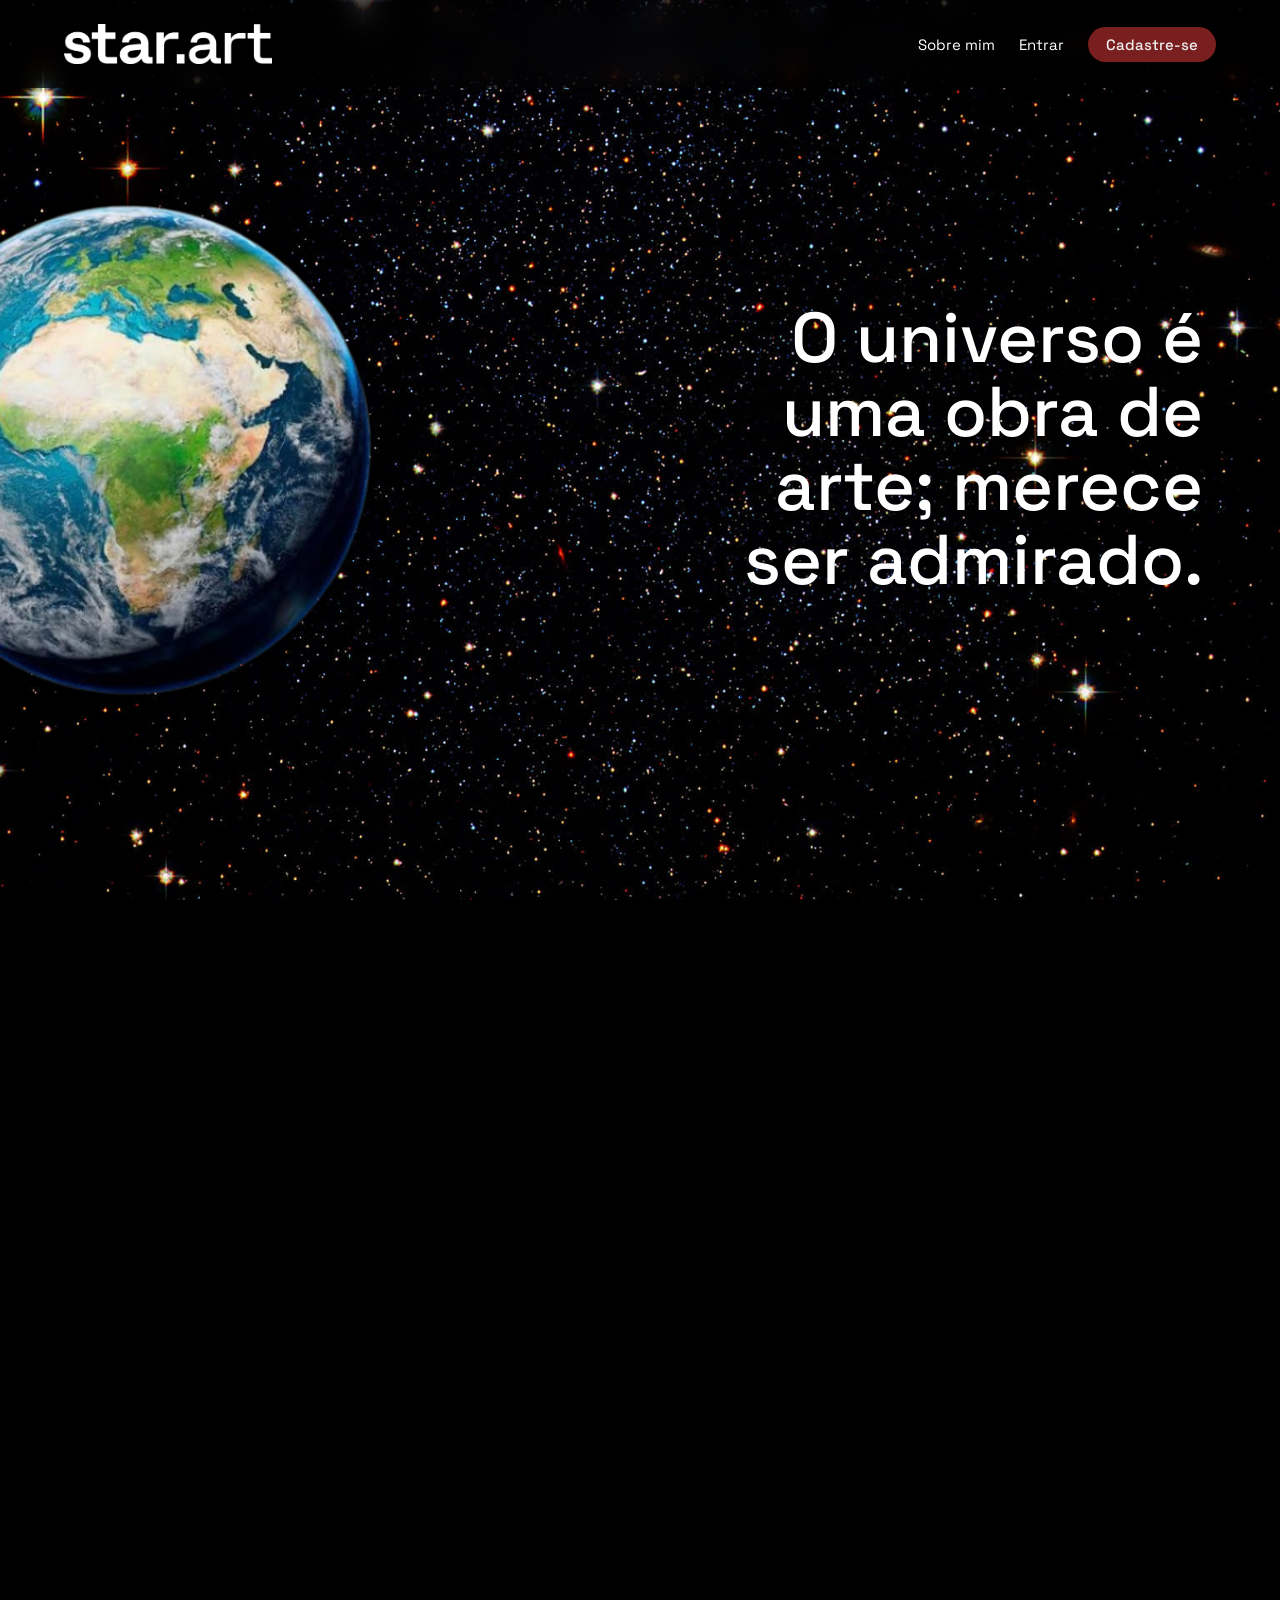
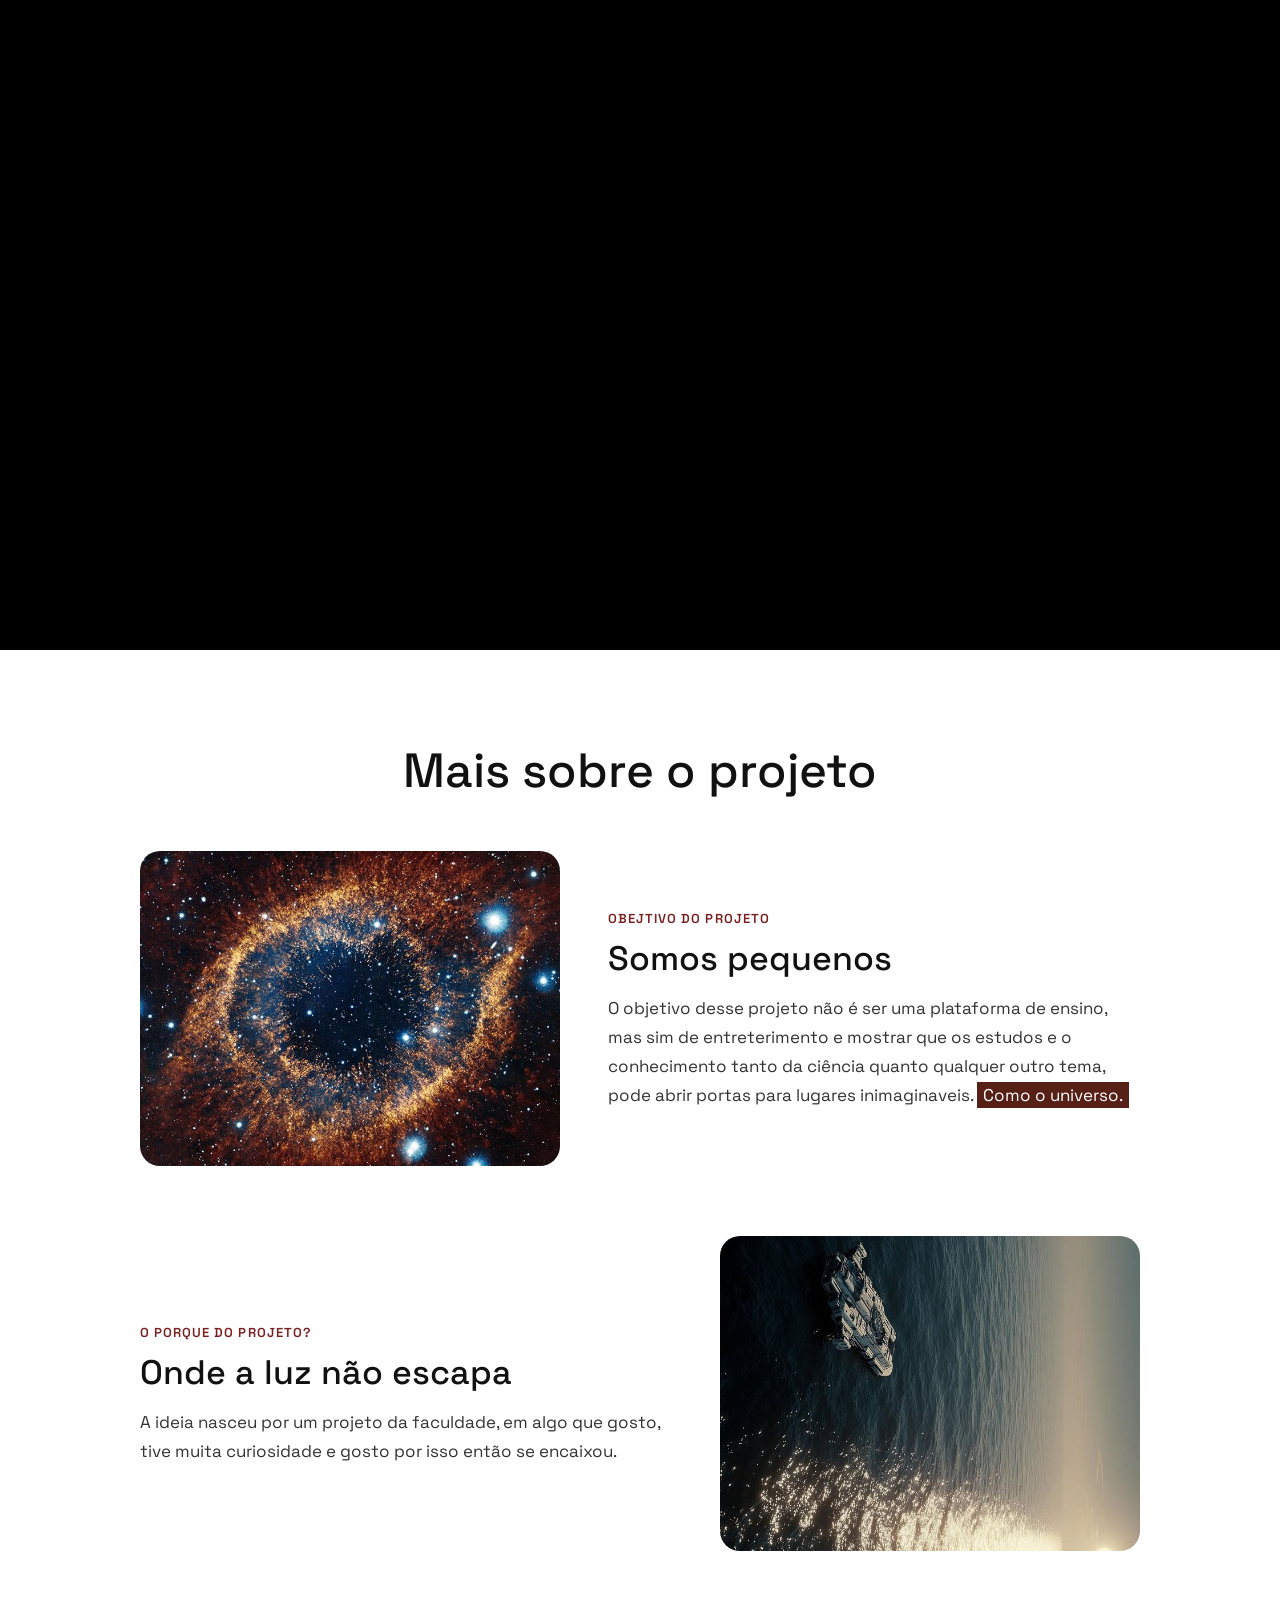
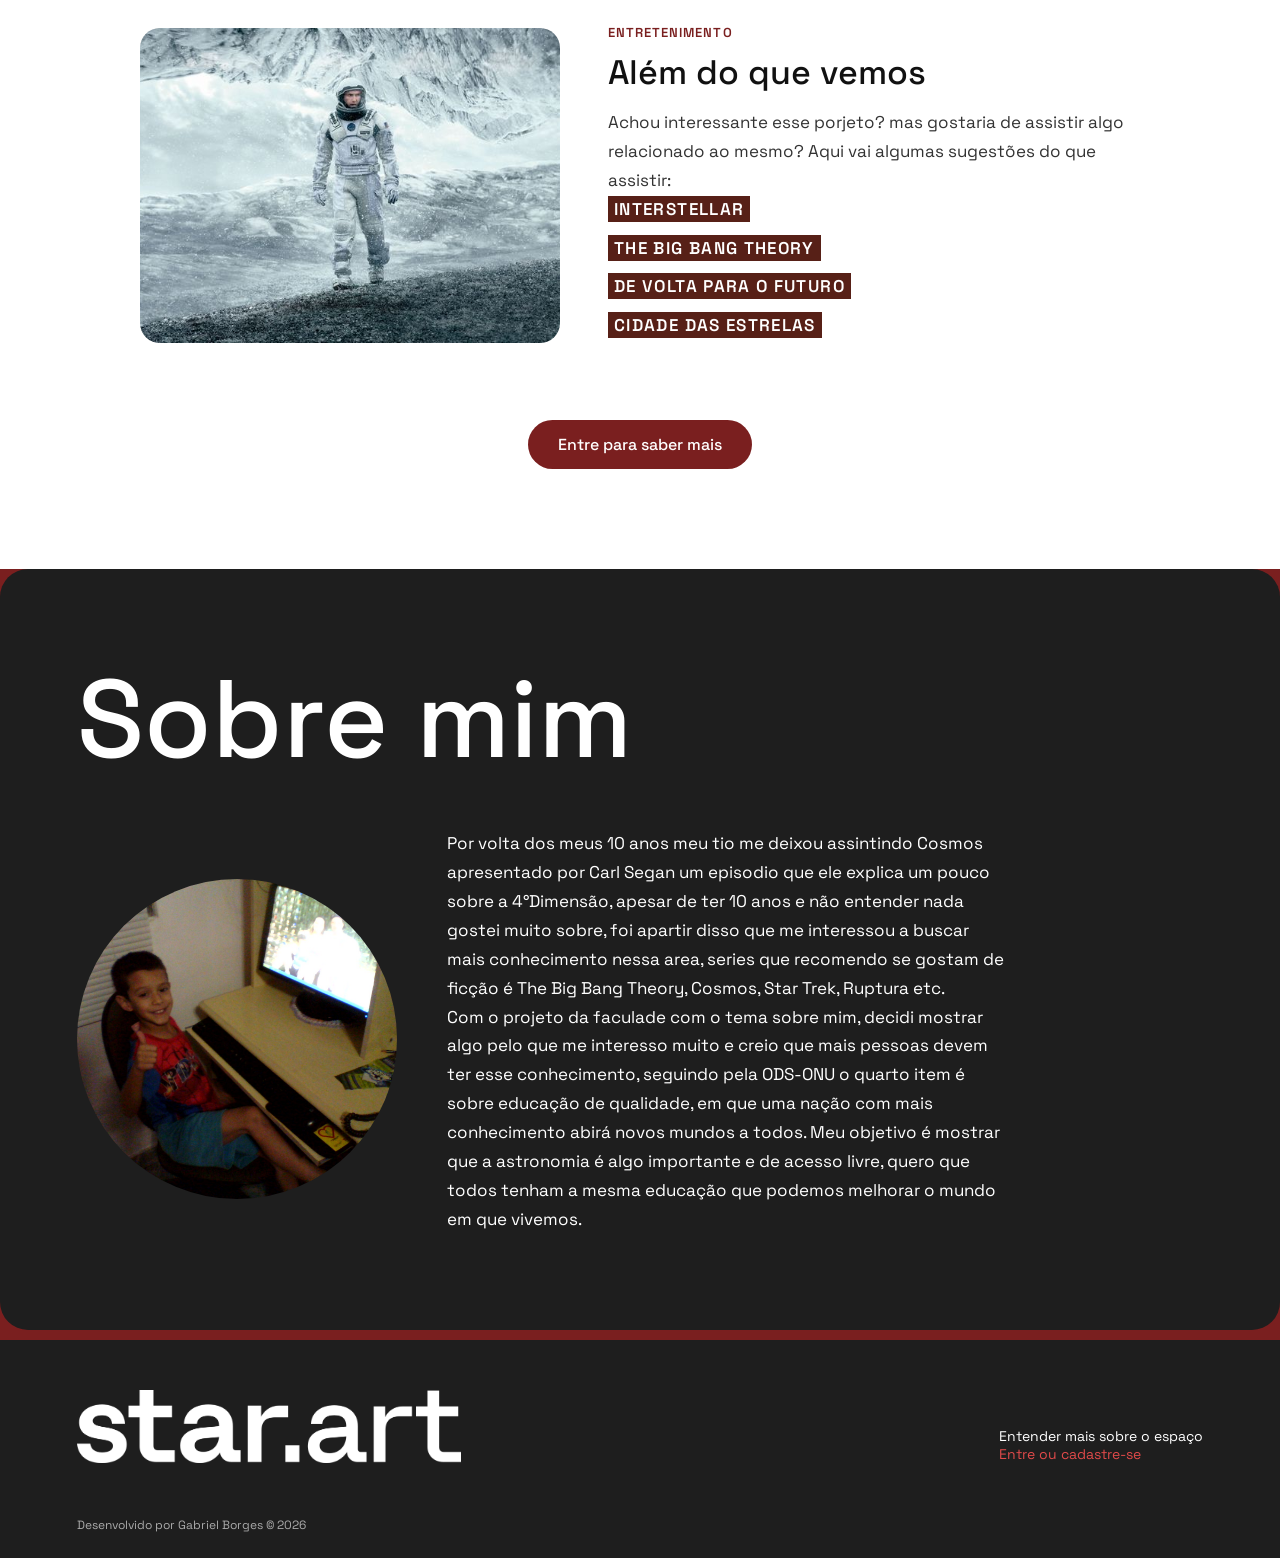
==== commit 888591e6: "Atualização do site" ====
--- a/public/index.html
+++ b/public/index.html
@@ -44,10 +44,12 @@
         <img class="topico-img" src="assets/imgs/eye-space.jpg">
         <div class="topico-texto">
           <span class="topico-tag">Obejtivo do projeto</span>
-          <h3>Nosso quintal cósmico</h3>
-          <p>O Sistema Solar é formado pelo Sol e por tudo que orbita ao seu redor: oito planetas,
-            luas, asteroides e cometas. Entender como esses corpos se movem ajuda a compreender o
-            lugar da Terra no universo e por que a vida é possível por aqui.</p>
+          <h3>Somos pequenos</h3>
+          <p>O objetivo desse projeto não é ser uma plataforma de ensino, 
+            mas sim de entreterimento e mostrar que os estudos e o conhecimento tanto da ciência 
+            quanto qualquer outro tema, pode abrir portas para lugares inimaginaveis. <mark class="grifo-escuro">Como o universo.</mark>
+
+          </p>
         </div>
       </div>
 
@@ -56,26 +58,27 @@
         <div class="topico-texto">
           <span class="topico-tag">O porque do projeto?</span>
           <h3>Onde a luz não escapa</h3>
-          <p>Buracos negros nascem do colapso de estrelas muito massivas. A gravidade deles é tão
-            intensa que nada, nem a luz, consegue atravessar o horizonte de eventos. Estudá-los é
-            investigar os limites da física.</p>
+          <p>A ideia nasceu por um projeto da faculdade, 
+            em algo que gosto, tive muita curiosidade e gosto por isso
+            então se encaixou.
+          </p>
         </div>
       </div>
 
       <div class="topico aparecer">
         <img class="topico-img" src="assets/imgs/cooper.jpg">
         <div class="topico-texto">
-          <span class="topico-tag">Entreterimento</span>
+          <span class="topico-tag">Entretenimento</span>
           <h3>Além do que vemos</h3>
-          <p>Se gostou desse projeto, mas gostaria de assistir algo relacionado ao mesmo?
-            Aqui vai algumas sugestões para assistir: 
+          <p>Achou interessante esse porjeto? mas gostaria de assistir algo relacionado ao mesmo?
+            Aqui vai algumas sugestões do que assistir: 
           </p>
-          <p class="topico-tag">Interistelar</p> <br>
-          <p class="topico-tag">The Big Bang Theory</p> <br>
-          <p class="topico-tag">De volta para o futuro</p> <br>
-          <p class="topico-tag">Cidade das Estrelas</p>
+          <p class="topico-tag"><mark class="grifo-escuro">interstellar</mark></p> <br>
+          <p class="topico-tag"><mark class="grifo-escuro">The Big Bang Theory</mark></p> <br>
+          <p class="topico-tag"><mark class="grifo-escuro">De volta para o futuro</mark></p> <br>
+          <p class="topico-tag"><mark class="grifo-escuro">Cidade das Estrelas</mark></p>
         </div>
-      </div>
+      </div>                     
 
       <a class="botao-vermelho aparecer" href="login_index.html">Entre para saber mais</a>
     </section>
--- a/public/css/style.css
+++ b/public/css/style.css
@@ -11,7 +11,7 @@
 
 body {
   font-family: "Space Grotesk", Arial, sans-serif;
-  background: #ffffff;
+  background: #7a1f1f;
   color: #111111;
 }
 
@@ -73,8 +73,8 @@
 }
 
 .botao-nav {
-  background: #ffffff;
-  color: #000000;
+  background: #7a1f1f;
+  color: #eeeeee;
   padding: 8px 18px;
   border-radius: 999px;
   font-weight: 500;
@@ -194,9 +194,9 @@
   background: #7a1f1f;
   color: #ffffff;
   padding: 14px 30px;
-  border-radius: 8px;
-  font-weight: 500;
-  transition: background 0.3s;
+  border-radius: 100px;
+  font-weight: 500;
+  transition: background 0.s;
 }
 
 .botao-vermelho:hover {
@@ -315,3 +315,9 @@
 }
 
 
+.grifo-escuro {
+  background-color: #572017; /* Fundo escuro para dar contraste */
+  color: #ffffff;            /* Cor da letra branca */
+  padding: 2px 6px;          /* Espaço interno para o texto não encostar na borda */
+  border-radius: 0px;        /* Cantos levemente arredondados (opcional) */
+}
